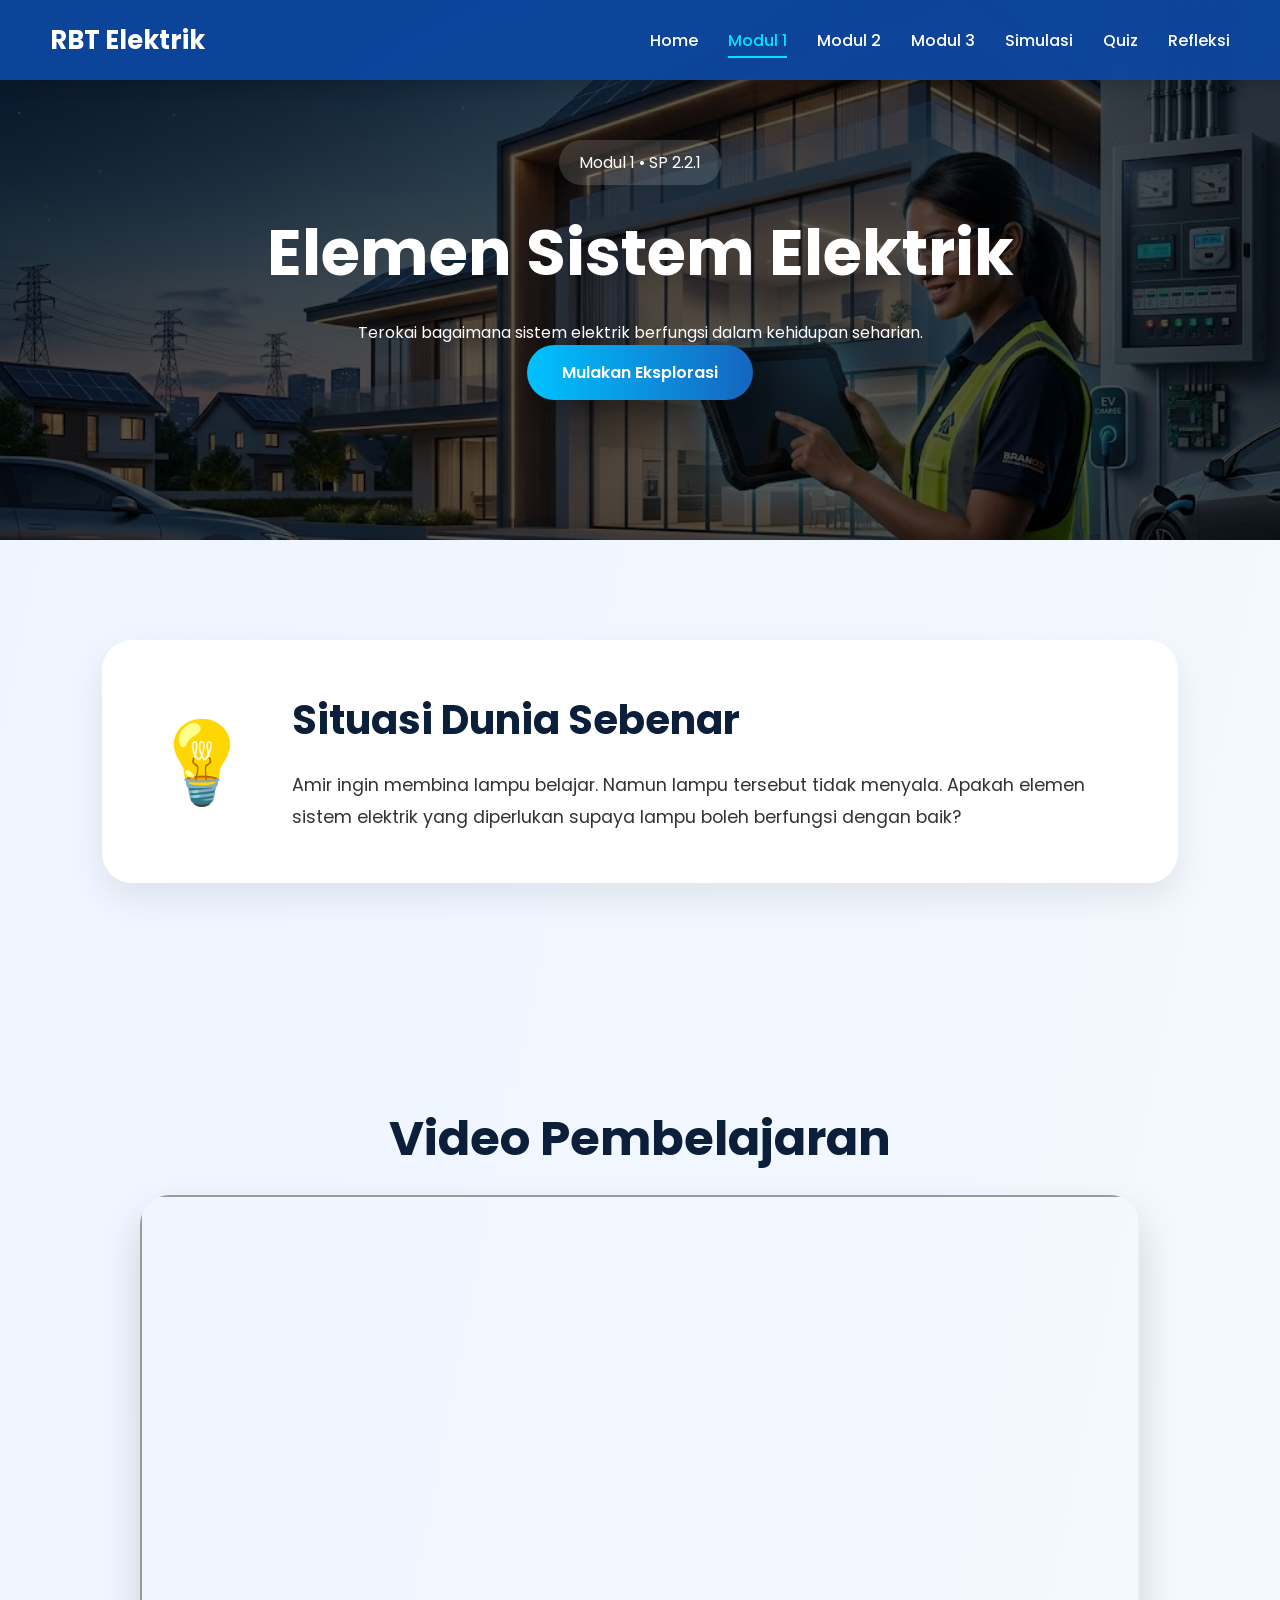
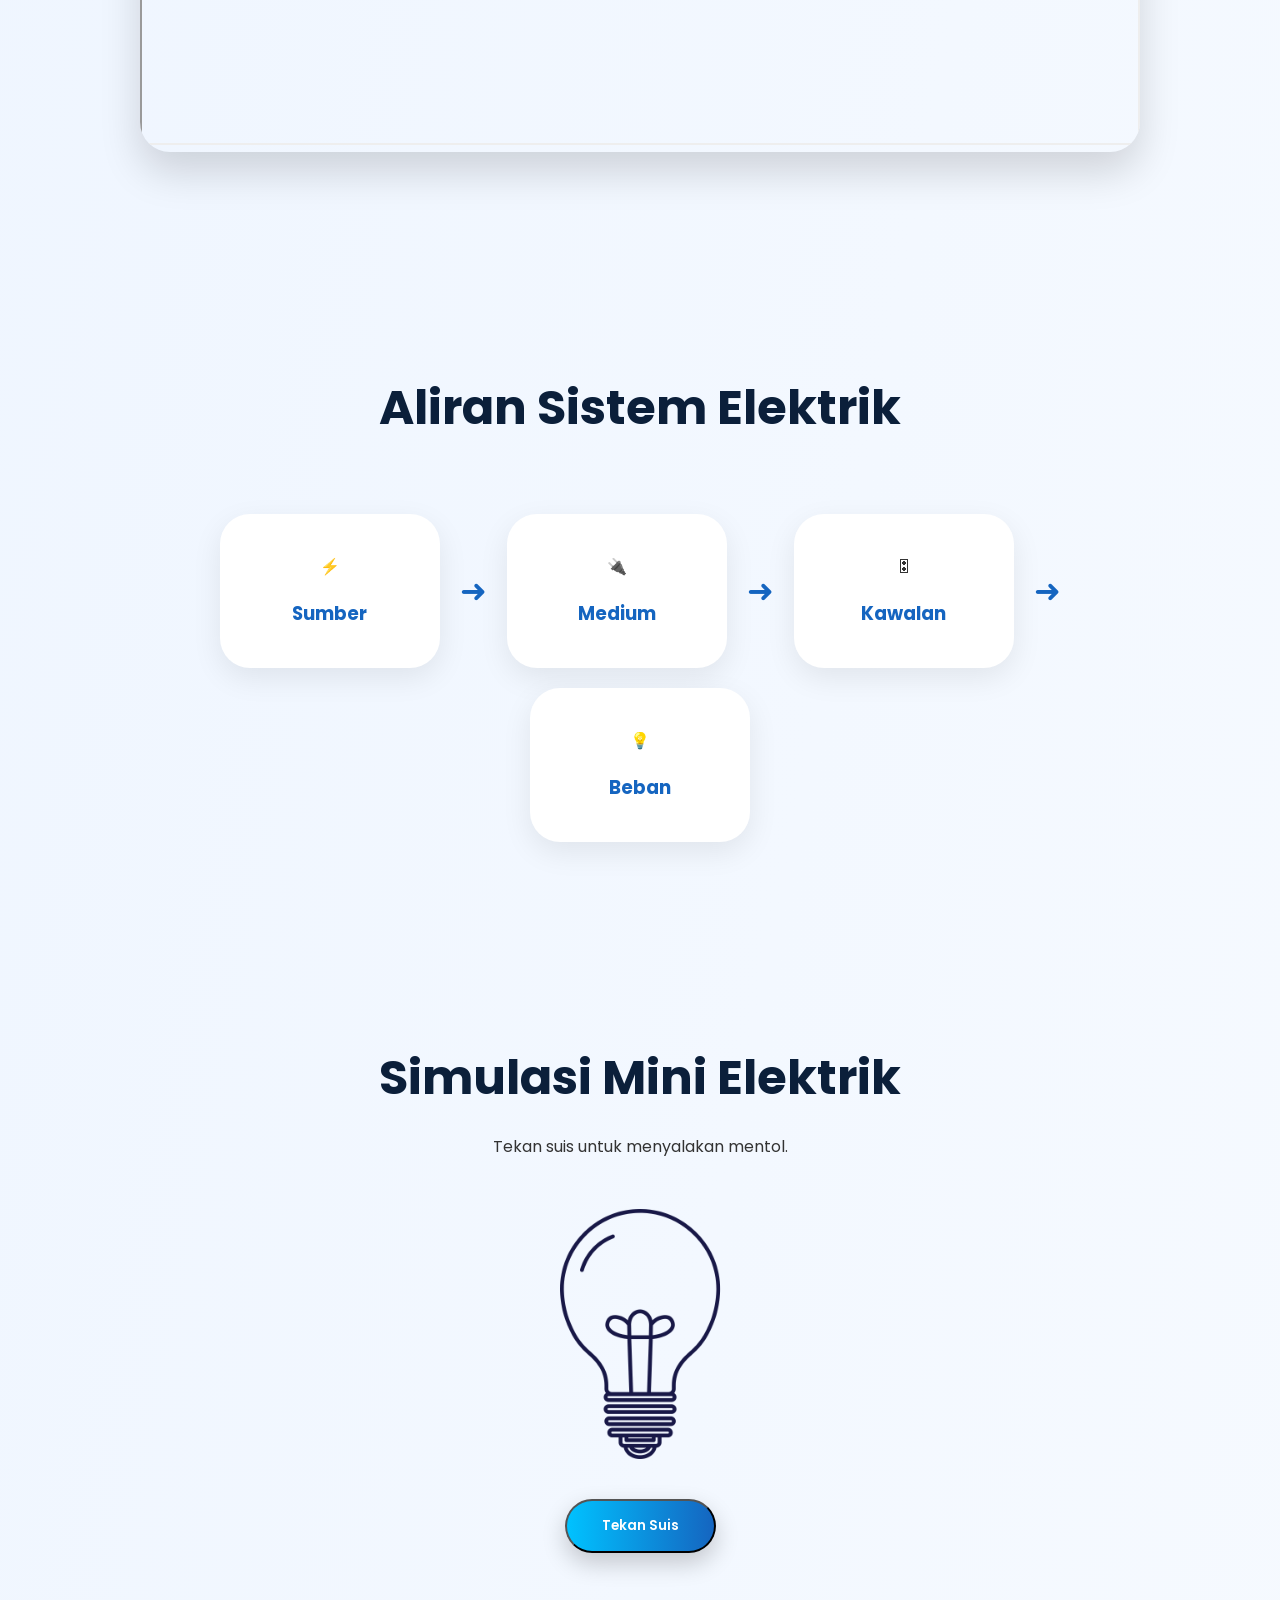
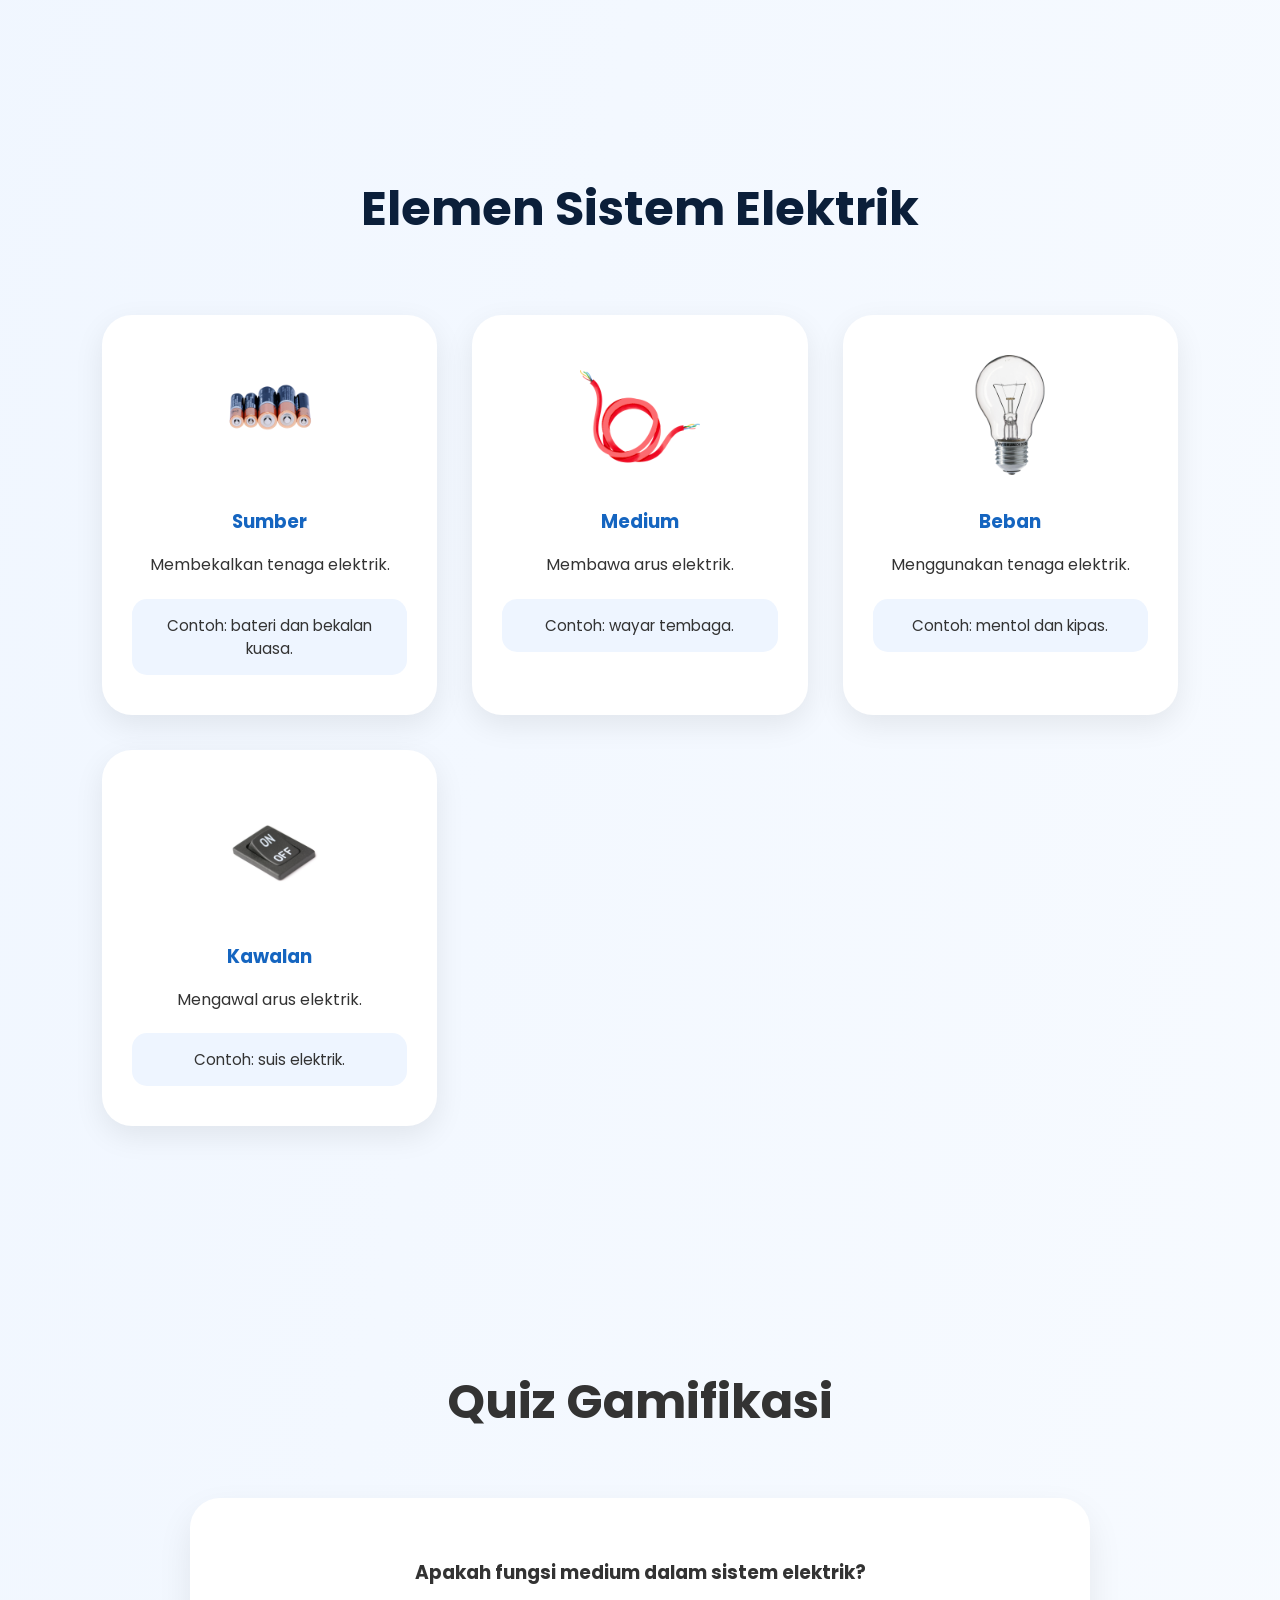
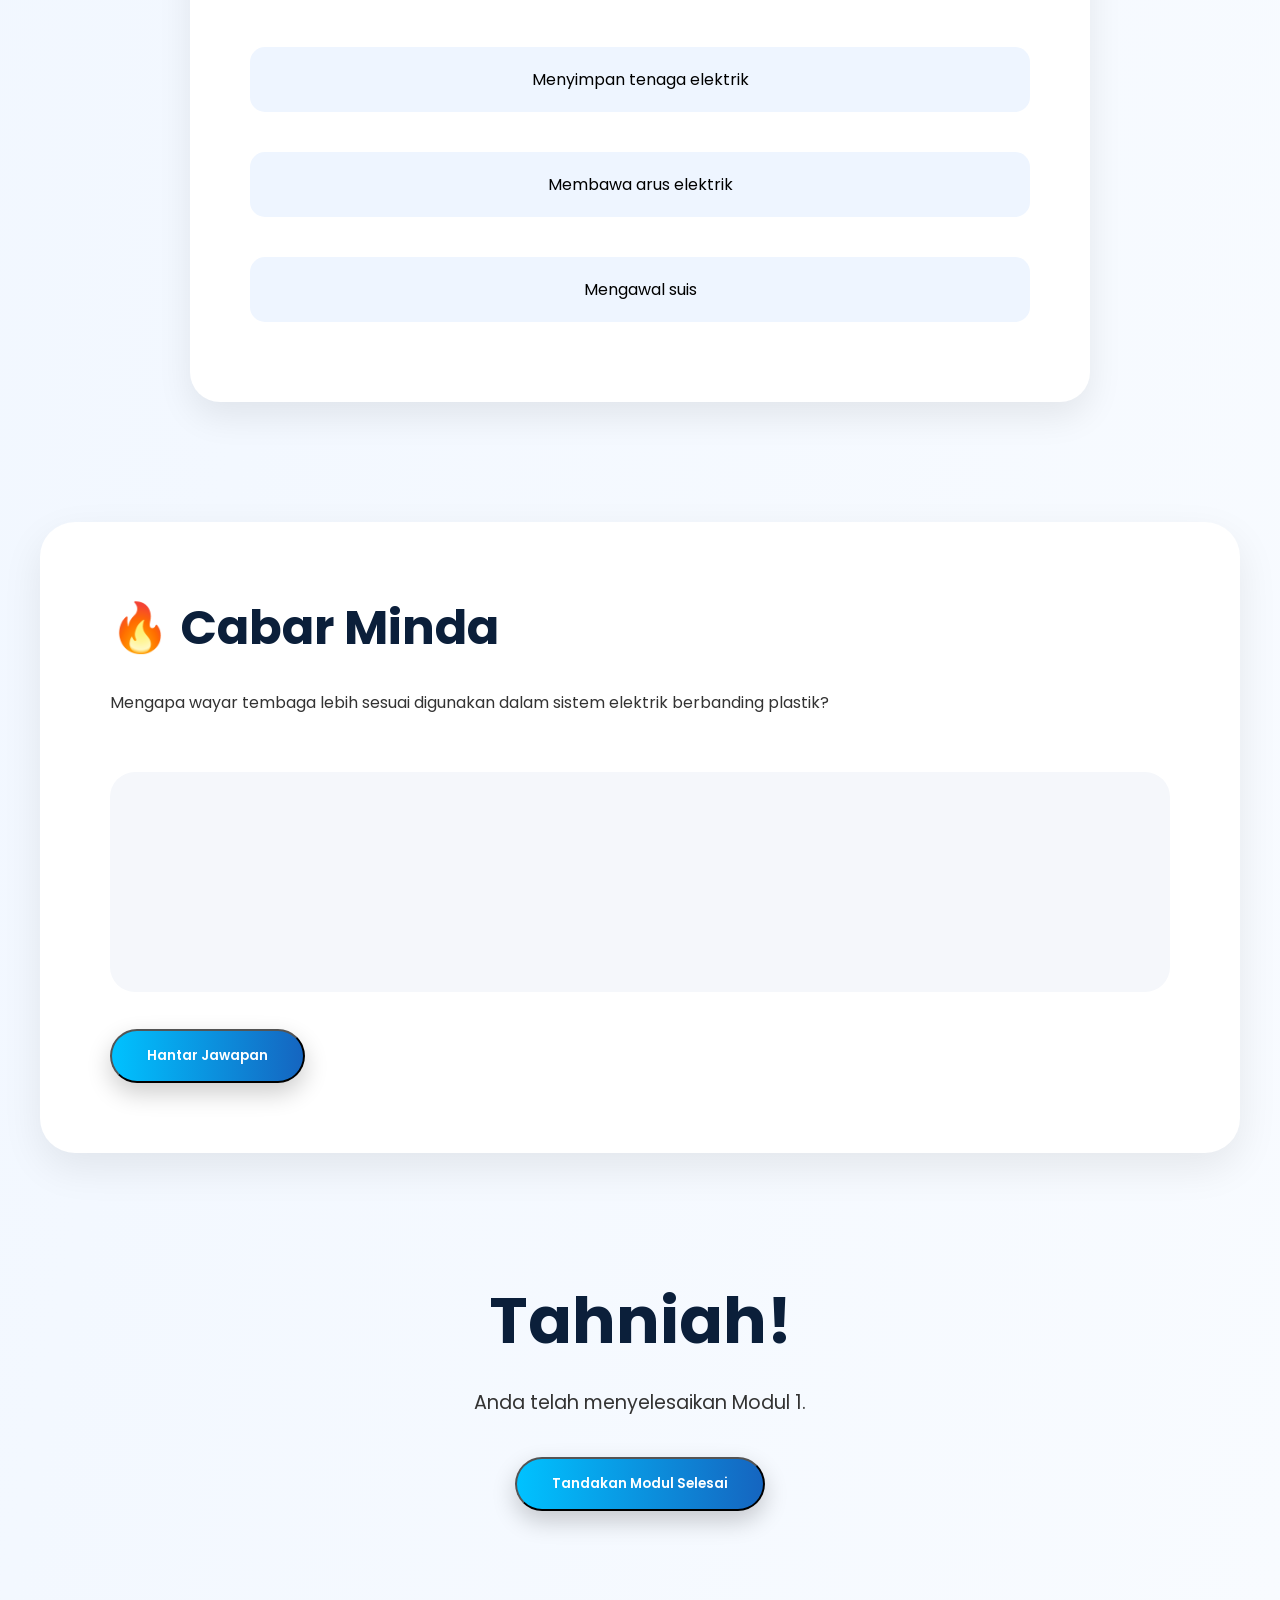
==== modul1.html @ 5b72b84b "First Upload Website" ====
<!DOCTYPE html>

<html lang="ms">

<head>

  <meta charset="UTF-8">

  <meta name="viewport"
    content="width=device-width, initial-scale=1.0">

  <title>
    Modul 1 - Elemen Sistem Elektrik
  </title>

  <link rel="stylesheet"
    href="css/style.css">

</head>

<body>

<!-- ===================== NAVBAR ===================== -->

<header id="navbar-container"></header>

<!-- ===================== HERO ===================== -->

<section class="module-hero">

  <div class="module-overlay"></div>

  <div class="module-content">

    <span class="module-tag">

      Modul 1 • SP 2.2.1

    </span>

    <h1>

      Elemen Sistem Elektrik

    </h1>

    <p>

      Terokai bagaimana sistem elektrik
      berfungsi dalam kehidupan seharian.

    </p>

    <a href="#story"
      class="btn">

      Mulakan Eksplorasi

    </a>

  </div>

</section>

<!-- ===================== STORY ===================== -->

<section class="story-section"
  id="story">

  <div class="story-card">

    <div class="story-icon">

      💡

    </div>

    <div class="story-text">

      <h2>

        Situasi Dunia Sebenar

      </h2>

      <p>

        Amir ingin membina lampu belajar.
        Namun lampu tersebut tidak menyala.

        Apakah elemen sistem elektrik
        yang diperlukan supaya lampu
        boleh berfungsi dengan baik?

      </p>

    </div>

  </div>

</section>

<!-- ===================== VIDEO ===================== -->

<section class="video-preview">

  <h2>

    Video Pembelajaran

  </h2>

  <div class="video-container">

    <iframe
      src="https://www.youtube.com/embed/YOUTUBE_ID"
      allowfullscreen>
    </iframe>

  </div>

</section>

<!-- ===================== INFOGRAPHIC ===================== -->

<section class="infographic-section">

  <h2>

    Aliran Sistem Elektrik

  </h2>

  <div class="timeline">

    <div class="timeline-box">

      ⚡

      <h3>Sumber</h3>

    </div>

    <div class="timeline-arrow">

      ➜

    </div>

    <div class="timeline-box">

      🔌

      <h3>Medium</h3>

    </div>

    <div class="timeline-arrow">

      ➜

    </div>

    <div class="timeline-box">

      🎛

      <h3>Kawalan</h3>

    </div>

    <div class="timeline-arrow">

      ➜

    </div>

    <div class="timeline-box">

      💡

      <h3>Beban</h3>

    </div>

  </div>

</section>

<!-- ===================== SIMULATION ===================== -->

<section class="simulation-section">

  <h2>

    Simulasi Mini Elektrik

  </h2>

  <p>

    Tekan suis untuk menyalakan mentol.

  </p>

  <div class="circuit-area">

    <img id="bulb"
      src="images/bulb-off.png"
      alt="Mentol">

    <button class="btn"
      onclick="toggleBulb()">

      Tekan Suis

    </button>

  </div>

</section>

<!-- ===================== ELEMENTS ===================== -->

<section class="elements-section">

  <h2>

    Elemen Sistem Elektrik

  </h2>

  <div class="cards">

    <!-- SOURCE -->

    <div class="smart-card">

      <img src="images/battery.png">

      <h3>Sumber</h3>

      <p>

        Membekalkan tenaga elektrik.

      </p>

      <div class="extra-info">

        Contoh:
        bateri dan bekalan kuasa.

      </div>

    </div>

    <!-- MEDIUM -->

    <div class="smart-card">

      <img src="images/wire.png">

      <h3>Medium</h3>

      <p>

        Membawa arus elektrik.

      </p>

      <div class="extra-info">

        Contoh:
        wayar tembaga.

      </div>

    </div>

    <!-- LOAD -->

    <div class="smart-card">

      <img src="images/bulb.png">

      <h3>Beban</h3>

      <p>

        Menggunakan tenaga elektrik.

      </p>

      <div class="extra-info">

        Contoh:
        mentol dan kipas.

      </div>

    </div>

    <!-- CONTROL -->

    <div class="smart-card">

      <img src="images/switch.png">

      <h3>Kawalan</h3>

      <p>

        Mengawal arus elektrik.

      </p>

      <div class="extra-info">

        Contoh:
        suis elektrik.

      </div>

    </div>

  </div>

</section>

<!-- ===================== QUIZ ===================== -->

<section class="quiz-section">

  <h2>

    Quiz Gamifikasi

  </h2>

  <div class="quiz-card">

    <h3>

      Apakah fungsi medium
      dalam sistem elektrik?

    </h3>

    <button class="quiz-btn"
      onclick="checkQuiz(this,false)">

      Menyimpan tenaga elektrik

    </button>

    <button class="quiz-btn"
      onclick="checkQuiz(this,true)">

      Membawa arus elektrik

    </button>

    <button class="quiz-btn"
      onclick="checkQuiz(this,false)">

      Mengawal suis

    </button>

  </div>

</section>

<!-- ===================== CHALLENGE ===================== -->

<section class="challenge-box">

  <h2>

    🔥 Cabar Minda

  </h2>

  <p>

    Mengapa wayar tembaga lebih sesuai
    digunakan dalam sistem elektrik
    berbanding plastik?

  </p>

  <textarea
    id="challengeAnswer"
    placeholder=
    "Taip jawapan anda di sini...">
  </textarea>

  <button class="btn"
    onclick="submitChallenge()">

    Hantar Jawapan

  </button>

  <div id="challengeFeedback"
    class="feedback-box">
  </div>

</section>
<!-- ===================== COMPLETE ===================== -->

<section class="module-complete">

  <h2>

    Tahniah!

  </h2>

  <p>

    Anda telah menyelesaikan Modul 1.

  </p>

  <button class="btn"
    onclick="completeModule(1)">

    Tandakan Modul Selesai

  </button>

</section>

<!-- ===================== SCRIPT ===================== -->

<script src="js/script.js"></script>

</body>

</html>
---- css/style.css ----
@import url('https://fonts.googleapis.com/css2?family=Poppins:wght@300;400;500;600;700;800&display=swap');

/* ===================== RESET ===================== */

*{
  margin:0;
  padding:0;
  box-sizing:border-box;
  font-family:'Poppins',sans-serif;
}

/* ===================== ROOT ===================== */

:root{

  --primary:#1565c0;
  --secondary:#42a5f5;
  --accent:#00e5ff;

  --dark:#0b1f3a;
  --light:#f4f7fb;

  --white:#ffffff;

  --shadow:
  0 10px 30px rgba(0,0,0,0.08);

}

/* ===================== GLOBAL ===================== */

html{
  scroll-behavior:smooth;
}

body{

  background:
  linear-gradient(to bottom right,#eef5ff,#f8fbff);

  color:#333;

  overflow-x:hidden;
}

/* ===================== NAVBAR ===================== */

.navbar{

  position:fixed;

  top:0;
  left:0;

  width:100%;

  height:80px;

  z-index:999;

  display:flex;
  justify-content:space-between;
  align-items:center;

  padding:0 50px;

  background:
  rgba(13,71,161,0.95);

  backdrop-filter:blur(12px);

  transition:0.4s ease;

  box-shadow:
  0 5px 15px rgba(0,0,0,0.15);
}

/* Shrink Navbar */

.navbar.scrolled{

  height:70px;

  background:
  rgba(11,31,58,0.98);
}

/* ===================== LOGO ===================== */

.logo{

  color:white;

  font-size:1.6rem;

  font-weight:700;
}

/* ===================== NAV LINKS ===================== */

.nav-links{

  display:flex;

  gap:30px;

  align-items:center;

  list-style:none;
}

.nav-links a{

  color:white;

  text-decoration:none;

  font-weight:500;

  position:relative;

  transition:0.3s ease;
}

/* Hover Line */

.nav-links a::after{

  content:'';

  position:absolute;

  left:0;
  bottom:-6px;

  width:0%;

  height:2px;

  background:white;

  transition:0.3s ease;
}

.nav-links a:hover::after{

  width:100%;
}

/* Active Link */

.nav-links a.active{

  color:var(--accent);
}

.nav-links a.active::after{

  width:100%;

  background:var(--accent);
}

/* ===================== HAMBURGER ===================== */

.hamburger{

  display:none;

  color:white;

  font-size:2rem;

  cursor:pointer;
}

/* ===================== HERO ===================== */

.hero{

  position:relative;

  height:100vh;

  overflow:hidden;

  display:flex;

  justify-content:center;
  align-items:center;

  text-align:center;

  color:white;
}

/* ===================== SLIDES ===================== */

.slide{

  position:absolute;

  top:0;
  left:0;

  width:100%;
  height:100%;

  background-size:cover;
  background-position:center;

  opacity:0;

  transition:opacity 1.5s ease;

  z-index:1;
}

.slide.active{

  opacity:1;
}

/* ===================== HERO CONTENT ===================== */

.hero-content{

  position:relative;

  z-index:2;

  max-width:900px;

  padding:20px;

  animation:fadeIn 1s ease;
}

.hero-tag{

  display:inline-block;

  background:
  rgba(255,255,255,0.15);

  backdrop-filter:blur(8px);

  padding:12px 22px;

  border-radius:50px;

  margin-bottom:25px;

  font-size:0.95rem;

  font-weight:500;
}

.hero-content h1{

  font-size:4.5rem;

  line-height:1.2;

  margin-bottom:25px;

  font-weight:800;
}

.hero-content p{

  font-size:1.2rem;

  line-height:1.9;

  margin-bottom:40px;
}

/* ===================== HERO BUTTON ===================== */

.hero-buttons{

  display:flex;

  justify-content:center;

  gap:20px;

  flex-wrap:wrap;
}

/* Main Button */

.btn{

  display:inline-block;

  background:
  linear-gradient(to right,#00c2ff,#1565c0);

  color:white;

  text-decoration:none;

  padding:15px 35px;

  border-radius:50px;

  font-weight:600;

  transition:0.3s ease;

  box-shadow:
  0 10px 25px rgba(0,0,0,0.2);
}

.btn:hover{

  transform:translateY(-4px);

  box-shadow:
  0 15px 35px rgba(0,0,0,0.25);
}

/* Outline Button */

.btn-outline{

  display:inline-block;

  border:2px solid white;

  color:white;

  text-decoration:none;

  padding:15px 35px;

  border-radius:50px;

  font-weight:600;

  transition:0.3s ease;
}

.btn-outline:hover{

  background:white;

  color:#1565c0;
}

/* ===================== SLIDER BUTTON ===================== */

.slider-btn{

  position:absolute;

  top:50%;

  transform:translateY(-50%);

  z-index:3;

  width:60px;
  height:60px;

  border:none;

  border-radius:50%;

  background:
  rgba(255,255,255,0.15);

  backdrop-filter:blur(5px);

  color:white;

  font-size:2rem;

  cursor:pointer;

  transition:0.3s ease;
}

.slider-btn:hover{

  background:
  rgba(255,255,255,0.3);
}

.prev{
  left:30px;
}

.next{
  right:30px;
}

/* ===================== DOTS ===================== */

.dots{

  position:absolute;

  bottom:40px;

  width:100%;

  display:flex;

  justify-content:center;

  gap:12px;

  z-index:3;
}

.dot{

  width:14px;
  height:14px;

  border-radius:50%;

  background:
  rgba(255,255,255,0.5);

  cursor:pointer;

  transition:0.3s ease;
}

.active-dot{

  background:var(--accent);
}

/* ===================== SCROLL ===================== */

.scroll-indicator{

  position:absolute;

  bottom:20px;

  left:50%;

  transform:translateX(-50%);

  z-index:3;

  animation:bounce 2s infinite;

  font-size:1rem;
}

@keyframes bounce{

  0%,20%,50%,80%,100%{
    transform:translate(-50%,0);
  }

  40%{
    transform:translate(-50%,-10px);
  }

  60%{
    transform:translate(-50%,-5px);
  }
}

/* ===================== INTRO SECTION ===================== */

.intro-section{

  display:flex;

  align-items:center;

  justify-content:space-between;

  gap:60px;

  padding:120px 8%;

  flex-wrap:wrap;
}

.intro-text{

  flex:1;
}

.section-tag{

  display:inline-block;

  background:#dbeafe;

  color:#1565c0;

  padding:10px 22px;

  border-radius:50px;

  margin-bottom:25px;

  font-weight:600;
}

.intro-text h2{

  font-size:3.3rem;

  margin-bottom:25px;

  color:#0b1f3a;
}

.intro-text p{

  font-size:1.1rem;

  line-height:1.9;

  margin-bottom:35px;
}

.intro-image{

  flex:1;
}

.intro-image img{

  width:100%;

  border-radius:30px;

  box-shadow:
  0 20px 40px rgba(0,0,0,0.15);
}

/* ===================== LEARNING ===================== */

.learning-outcome{

  padding:120px 8%;

  background:white;
}

.learning-outcome h2{

  text-align:center;

  font-size:3rem;

  color:#0b1f3a;

  margin-bottom:70px;
}

/* ===================== CARDS ===================== */

.cards{

  display:grid;

  grid-template-columns:
  repeat(auto-fit,minmax(280px,1fr));

  gap:35px;
}

.card{

  background:#f8fbff;

  padding:45px 35px;

  border-radius:30px;

  transition:0.4s ease;

  box-shadow:
  0 10px 25px rgba(0,0,0,0.08);
}

.card:hover{

  transform:translateY(-10px);

  box-shadow:
  0 20px 40px rgba(0,0,0,0.12);
}

.card-icon{

  font-size:3rem;

  margin-bottom:25px;
}

.card h3{

  margin-bottom:18px;

  color:#1565c0;

  font-size:1.5rem;
}

.card p{

  line-height:1.8;
}

/* ===================== FEATURES ===================== */

.features{

  padding:120px 8%;

  text-align:center;
}

.features h2{

  font-size:3rem;

  margin-bottom:70px;

  color:#0b1f3a;
}

.feature-grid{

  display:grid;

  grid-template-columns:
  repeat(auto-fit,minmax(280px,1fr));

  gap:35px;
}

.feature-card{

  background:white;

  padding:50px 35px;

  border-radius:30px;

  transition:0.4s;

  box-shadow:
  0 10px 25px rgba(0,0,0,0.08);
}

.feature-card:hover{

  transform:translateY(-12px);

  box-shadow:
  0 20px 40px rgba(0,0,0,0.15);
}

.feature-icon{

  font-size:4rem;

  margin-bottom:25px;
}

.feature-card h3{

  margin-bottom:20px;

  color:#1565c0;
}

/* ===================== STATS ===================== */

.stats-section{

  display:flex;

  justify-content:center;

  gap:50px;

  flex-wrap:wrap;

  padding:100px 8%;

  background:
  linear-gradient(135deg,#0b1f3a,#1565c0);

  color:white;
}

.stat-box{

  text-align:center;
}

.stat-box h2{

  font-size:4rem;

  margin-bottom:15px;
}

/* ===================== VIDEO ===================== */

.video-preview{

  padding:120px 8%;

  text-align:center;
}

.video-preview h2{

  font-size:3rem;

  margin-bottom:20px;

  color:#0b1f3a;
}

.video-subtitle{

  margin-bottom:50px;

  font-size:1.1rem;
}

.video-container{

  max-width:1000px;

  margin:auto;

  border-radius:30px;

  overflow:hidden;

  box-shadow:
  0 20px 40px rgba(0,0,0,0.15);
}

.video-container iframe{

  width:100%;

  min-height:550px;
}

/* ===================== PROGRESS ===================== */

.progress-section{

  padding:120px 8%;
}

.progress-card{

  background:white;

  padding:60px;

  border-radius:30px;

  box-shadow:
  0 15px 35px rgba(0,0,0,0.08);

  max-width:1200px;

  margin:auto;

  text-align:center;
}

.progress-card h2{

  font-size:3rem;

  margin-bottom:40px;

  color:#0b1f3a;
}

.progress-bar{

  width:100%;

  height:28px;

  background:#dfe7f5;

  border-radius:50px;

  overflow:hidden;
}

.progress-fill{

  width:0%;

  height:100%;

  border-radius:50px;

  background:
  linear-gradient(to right,#00c853,#64dd17);

  transition:0.5s ease;
}

#progressText{

  margin-top:20px;

  font-size:1.1rem;

  font-weight:600;
}

/* ===================== CTA ===================== */

.cta-section{

  padding:120px 8%;

  text-align:center;

  background:
  linear-gradient(135deg,#1565c0,#42a5f5);

  color:white;
}

.cta-section h2{

  font-size:3.5rem;

  margin-bottom:25px;
}

.cta-section p{

  margin-bottom:40px;

  font-size:1.2rem;
}

/* ===================== FOOTER ===================== */

footer{

  background:#0b1f3a;

  color:white;

  text-align:center;

  padding:30px;
}

/* ===================== ANIMATION ===================== */

@keyframes fadeIn{

  from{

    opacity:0;

    transform:translateY(30px);
  }

  to{

    opacity:1;

    transform:translateY(0);
  }
}

/* ===================== MODULE HERO ===================== */

.module-hero{

  height:60vh;

  display:flex;

  justify-content:center;
  align-items:center;

  text-align:center;

  color:white;

  background:
  linear-gradient(rgba(0,0,0,0.65),
  rgba(0,0,0,0.65)),
  url('../images/slide1.jpg');

  background-size:cover;
  background-position:center;
}

.module-hero-content{

  max-width:800px;

  padding:20px;
}

.module-tag{

  display:inline-block;

  padding:10px 20px;

  background:
  rgba(255,255,255,0.15);

  border-radius:50px;

  margin-bottom:20px;
}

.module-hero h1{

  font-size:4rem;

  margin-bottom:20px;
}

/* ===================== ELEMENTS ===================== */

.elements-section{

  padding:120px 8%;

  text-align:center;
}

.elements-section h2{

  font-size:3rem;

  margin-bottom:70px;

  color:#0b1f3a;
}

/* ===================== FLIP CARD ===================== */

.flip-card{

  background:transparent;

  width:100%;

  height:260px;

  perspective:1000px;
}

.flip-card-inner{

  position:relative;

  width:100%;
  height:100%;

  transition:transform 0.8s;

  transform-style:preserve-3d;
}

.flip-card:hover .flip-card-inner{

  transform:rotateY(180deg);
}

.flip-card-front,
.flip-card-back{

  position:absolute;

  width:100%;
  height:100%;

  backface-visibility:hidden;

  border-radius:30px;

  display:flex;

  flex-direction:column;

  justify-content:center;
  align-items:center;

  padding:30px;

  box-shadow:
  0 15px 35px rgba(0,0,0,0.08);
}

.flip-card-front{

  background:white;

  font-size:2rem;
}

.flip-card-front h3{

  margin-top:20px;

  color:#1565c0;
}

.flip-card-back{

  background:
  linear-gradient(135deg,#1565c0,#42a5f5);

  color:white;

  transform:rotateY(180deg);

  line-height:1.8;
}

/* ===================== FUN FACT ===================== */

.fun-fact{

  padding:100px 8%;
}

.fact-box{

  background:
  linear-gradient(135deg,#0b1f3a,#1565c0);

  color:white;

  padding:60px;

  border-radius:30px;

  text-align:center;
}

.fact-box h2{

  margin-bottom:25px;

  font-size:2.5rem;
}

/* ===================== QUIZ ===================== */

.quiz-section{

  padding:120px 8%;

  text-align:center;
}

.quiz-section h2{

  font-size:3rem;

  margin-bottom:60px;
}

.quiz-card{

  background:white;

  max-width:800px;

  margin:auto;

  padding:50px;

  border-radius:30px;

  box-shadow:
  0 15px 35px rgba(0,0,0,0.08);
}

.quiz-card h3{

  margin-bottom:40px;
}

.quiz-btn{

  width:100%;

  margin-bottom:20px;

  padding:18px;

  border:none;

  border-radius:15px;

  background:#eef5ff;

  cursor:pointer;

  transition:0.3s;
}

.quiz-btn:hover{

  background:#dbeafe;
}

/* ===================== COMPLETE ===================== */

.module-complete{

  padding:120px 8%;

  text-align:center;
}

.module-complete h2{

  font-size:3rem;

  margin-bottom:20px;
}

/* ===================== MOBILE ===================== */

@media (max-width:768px){

  /* Navbar */

  .navbar{

    padding:0 20px;
  }

  .hamburger{

    display:block;
  }

  .nav-links{

    position:fixed;

    top:80px;
    right:-100%;

    width:250px;

    background:
    rgba(13,71,161,0.97);

    backdrop-filter:blur(12px);

    flex-direction:column;

    align-items:flex-start;

    padding:30px;

    border-radius:20px;

    transition:0.4s ease;
  }

  .nav-links.active{

    right:20px;
  }

  /* Hero */

  .hero-content h1{

    font-size:2.5rem;
  }

  .hero-content p{

    font-size:1rem;
  }

  .hero-buttons{

    flex-direction:column;
  }

  .slider-btn{

    width:45px;
    height:45px;

    font-size:1.5rem;
  }

  .prev{
    left:10px;
  }

  .next{
    right:10px;
  }

  /* Intro */

  .intro-section{

    flex-direction:column;
  }

  .intro-text h2{

    font-size:2.3rem;
  }

  /* Section Titles */

  .learning-outcome h2,
  .features h2,
  .video-preview h2,
  .progress-card h2,
  .cta-section h2{

    font-size:2.3rem;
  }

  /* Stats */

  .stats-section{

    flex-direction:column;
  }

  .stat-box h2{

    font-size:3rem;
  }

  /* Video */

  .video-container iframe{

    min-height:250px;
  }

  /* Progress */

  .progress-card{

    padding:40px 25px;
  }

}

/* ================================================= */
/* MODULE PAGE FIX */
/* ================================================= */

/* SECTION SPACING */

section{

  padding:100px 8%;

}

/* ================================================= */
/* STORY SECTION */
/* ================================================= */

.story-section{

  display:flex;

  justify-content:center;
  align-items:center;
}

.story-card{

  max-width:1200px;

  width:100%;

  background:white;

  padding:50px;

  border-radius:30px;

  display:flex;

  gap:40px;

  align-items:center;

  box-shadow:
  0 15px 35px rgba(0,0,0,0.08);
}

.story-icon{

  font-size:5rem;
}

.story-text h2{

  font-size:2.5rem;

  margin-bottom:20px;

  color:#0b1f3a;
}

.story-text p{

  line-height:1.8;

  font-size:1.1rem;
}

/* ================================================= */
/* INFOGRAPHIC */
/* ================================================= */

.infographic-section{

  text-align:center;
}

.infographic-section h2{

  font-size:3rem;

  margin-bottom:70px;

  color:#0b1f3a;
}

.timeline{

  display:flex;

  justify-content:center;
  align-items:center;

  flex-wrap:wrap;

  gap:20px;
}

.timeline-box{

  width:220px;

  background:white;

  padding:40px 20px;

  border-radius:30px;

  box-shadow:
  0 10px 30px rgba(0,0,0,0.08);

  transition:0.3s;
}

.timeline-box:hover{

  transform:
  translateY(-10px);

  box-shadow:
  0 20px 40px rgba(0,0,0,0.12);
}

.timeline-box h3{

  margin-top:20px;

  color:#1565c0;
}

.timeline-arrow{

  font-size:2rem;

  color:#1565c0;
}

/* ================================================= */
/* SIMULATION */
/* ================================================= */

.simulation-section{

  text-align:center;
}

.simulation-section h2{

  font-size:3rem;

  margin-bottom:20px;

  color:#0b1f3a;
}

.circuit-area{

  margin-top:50px;

  display:flex;

  flex-direction:column;

  align-items:center;

  gap:40px;
}

/* FIX BULB IMAGE */

#bulb{

  width:250px;

  max-width:90%;

  transition:0.3s;
}

/* ================================================= */
/* SMART CARDS */
/* ================================================= */

.smart-card{

  background:white;

  border-radius:30px;

  padding:40px 30px;

  text-align:center;

  box-shadow:
  0 10px 30px rgba(0,0,0,0.08);

  transition:0.4s;

  overflow:hidden;
}

.smart-card:hover{

  transform:
  translateY(-10px);

  box-shadow:
  0 20px 40px rgba(0,0,0,0.12);
}

.smart-card img{

  width:120px;

  height:120px;

  object-fit:contain;

  margin-bottom:25px;
}

.smart-card h3{

  color:#1565c0;

  margin-bottom:15px;
}

.smart-card p{

  margin-bottom:20px;

  line-height:1.7;
}

.extra-info{

  background:#eef5ff;

  padding:15px;

  border-radius:15px;

  font-size:0.95rem;
}

/* ================================================= */
/* EXPLORE SECTION */
/* ================================================= */

.explore-section{

  text-align:center;
}

.explore-section h2{

  font-size:3rem;

  margin-bottom:20px;
}

.explore-grid{

  margin-top:50px;

  display:grid;

  grid-template-columns:
  repeat(auto-fit,minmax(220px,1fr));

  gap:25px;
}

.explore-grid button{

  padding:25px;

  border:none;

  border-radius:20px;

  background:white;

  cursor:pointer;

  font-size:1rem;

  font-weight:600;

  transition:0.3s;

  box-shadow:
  0 10px 25px rgba(0,0,0,0.08);
}

.explore-grid button:hover{

  transform:translateY(-5px);
}

/* ================================================= */
/* QUIZ */
/* ================================================= */

.quiz-section{

  text-align:center;
}

.quiz-card{

  background:white;

  max-width:900px;

  margin:auto;

  padding:60px;

  border-radius:30px;

  box-shadow:
  0 15px 35px rgba(0,0,0,0.08);
}

.quiz-btn{

  width:100%;

  padding:20px;

  border:none;

  border-radius:15px;

  margin-top:20px;

  background:#eef5ff;

  cursor:pointer;

  font-size:1rem;

  transition:0.3s;
}

.quiz-btn:hover{

  background:#dbeafe;
}

/* ================================================= */
/* CHALLENGE */
/* ================================================= */

.challenge-box{

  max-width:1200px;

  margin:auto;

  background:white;

  padding:60px;

  border-radius:30px;

  box-shadow:
  0 15px 35px rgba(0,0,0,0.08);
}

.challenge-box h2{

  font-size:3rem;

  margin-bottom:25px;

  color:#0b1f3a;
}

.challenge-box p{

  margin-bottom:25px;

  line-height:1.8;
}
/* COMPLETE */
/* ================================================= */

.module-complete{

  text-align:center;
}

.module-complete h2{

  font-size:4rem;

  margin-bottom:20px;

  color:#0b1f3a;
}

.module-complete p{

  margin-bottom:40px;

  font-size:1.2rem;
}

/* ================================================= */
/* MOBILE */
/* ================================================= */

@media(max-width:768px){

  .story-card{

    flex-direction:column;

    text-align:center;
  }

  .timeline{

    flex-direction:column;
  }

  .timeline-arrow{

    transform:rotate(90deg);
  }

  .module-hero h1{

    font-size:2.5rem;
  }

  .story-text h2,
  .challenge-box h2,
  .module-complete h2{

    font-size:2.3rem;
  }

}

.quiz-btn{
  transition:0.3s;
}

/* ================================================= */
/* CHALLENGE UPGRADE */
/* ================================================= */

.challenge-box{

  max-width:1200px;

  margin:auto;

  background:white;

  padding:70px;

  border-radius:35px;

  box-shadow:
  0 15px 40px rgba(0,0,0,0.08);
}

.challenge-box textarea{

  width:100%;

  min-height:220px;

  margin-top:30px;

  padding:25px;

  border:none;

  border-radius:25px;

  background:#f5f7fb;

  font-size:1rem;

  resize:none;

  outline:none;

  transition:0.3s;
}

.challenge-box textarea:focus{

  background:white;

  box-shadow:
  0 0 0 4px rgba(21,101,192,0.15);
}

.challenge-box .btn{

  margin-top:30px;
}

.feedback-box{

  margin-top:30px;

  padding:25px;

  border-radius:20px;

  font-size:1rem;

  line-height:1.8;

  display:none;
}

.feedback-success{

  background:#e8f5e9;

  color:#2e7d32;
}

.feedback-error{

  background:#ffebee;

  color:#c62828;
}

/* MOBILE */

@media(max-width:768px){

  .challenge-box{

    padding:40px 25px;
  }

}
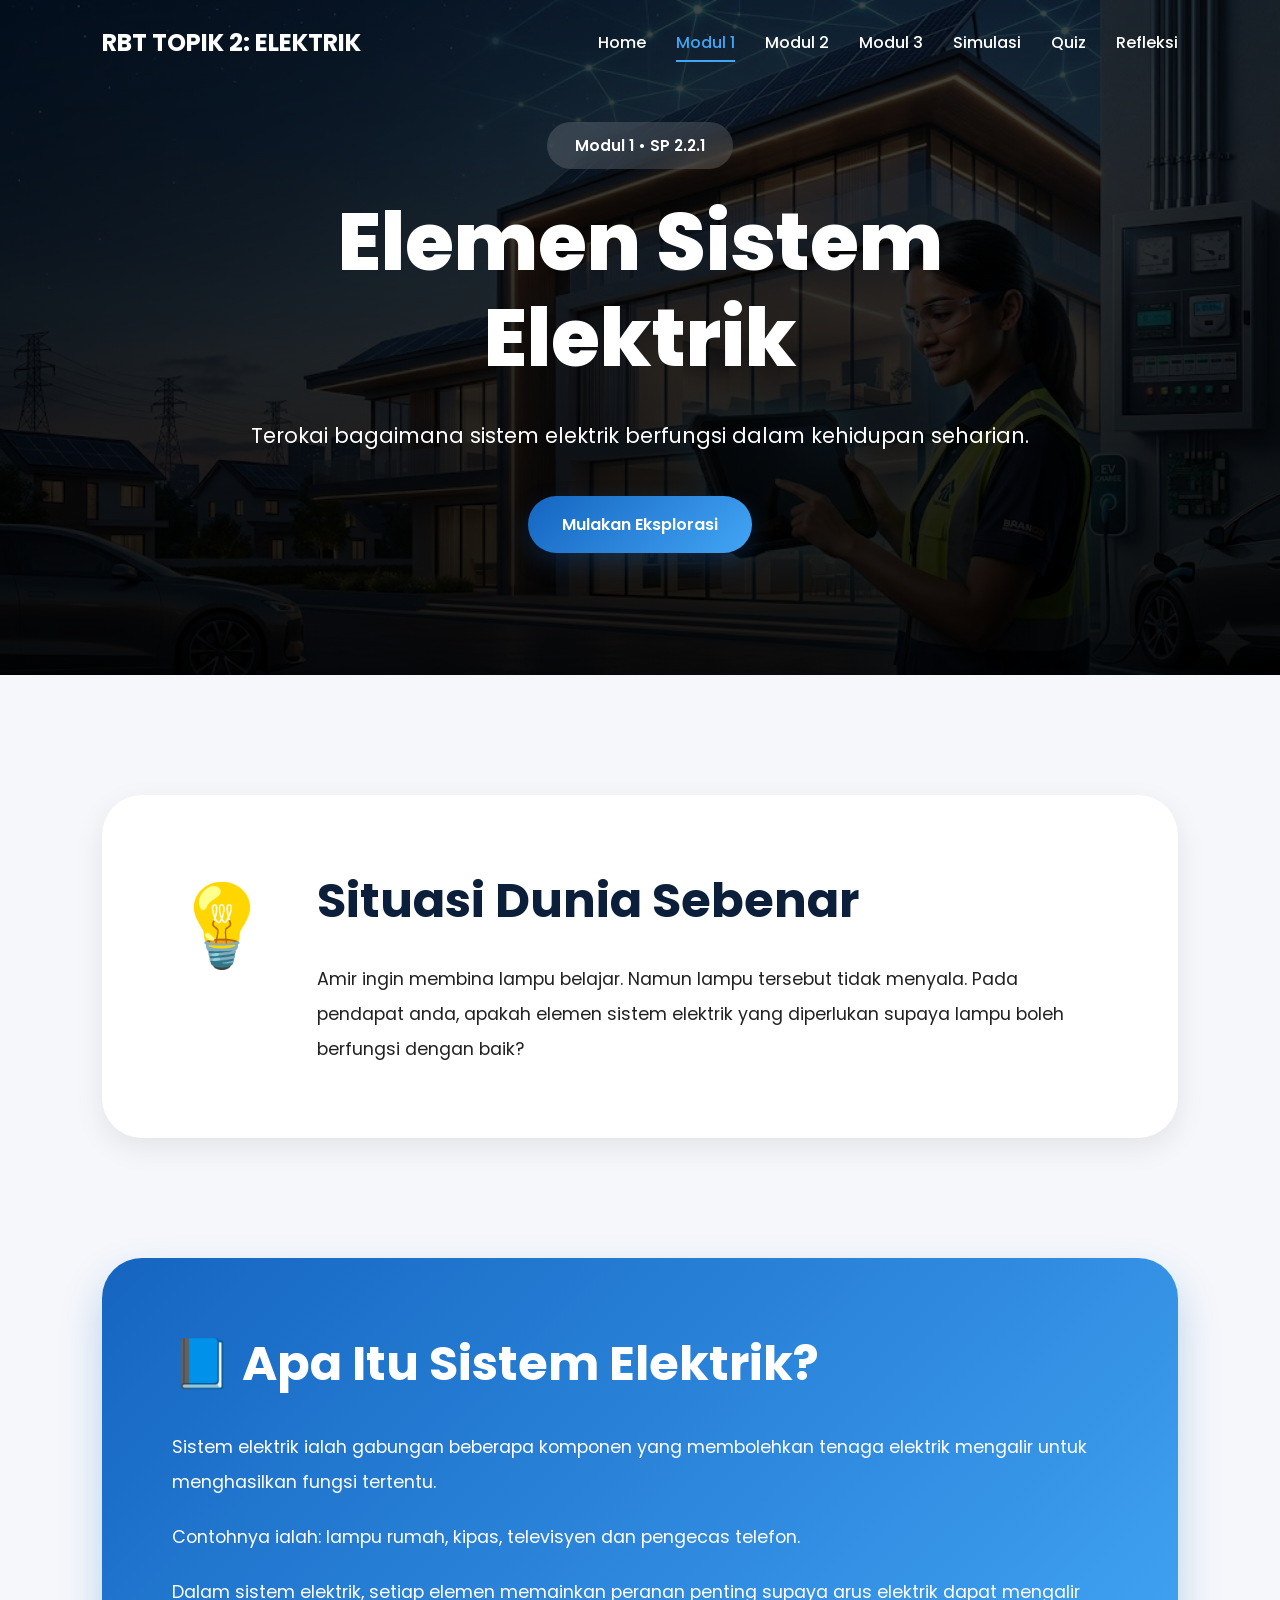
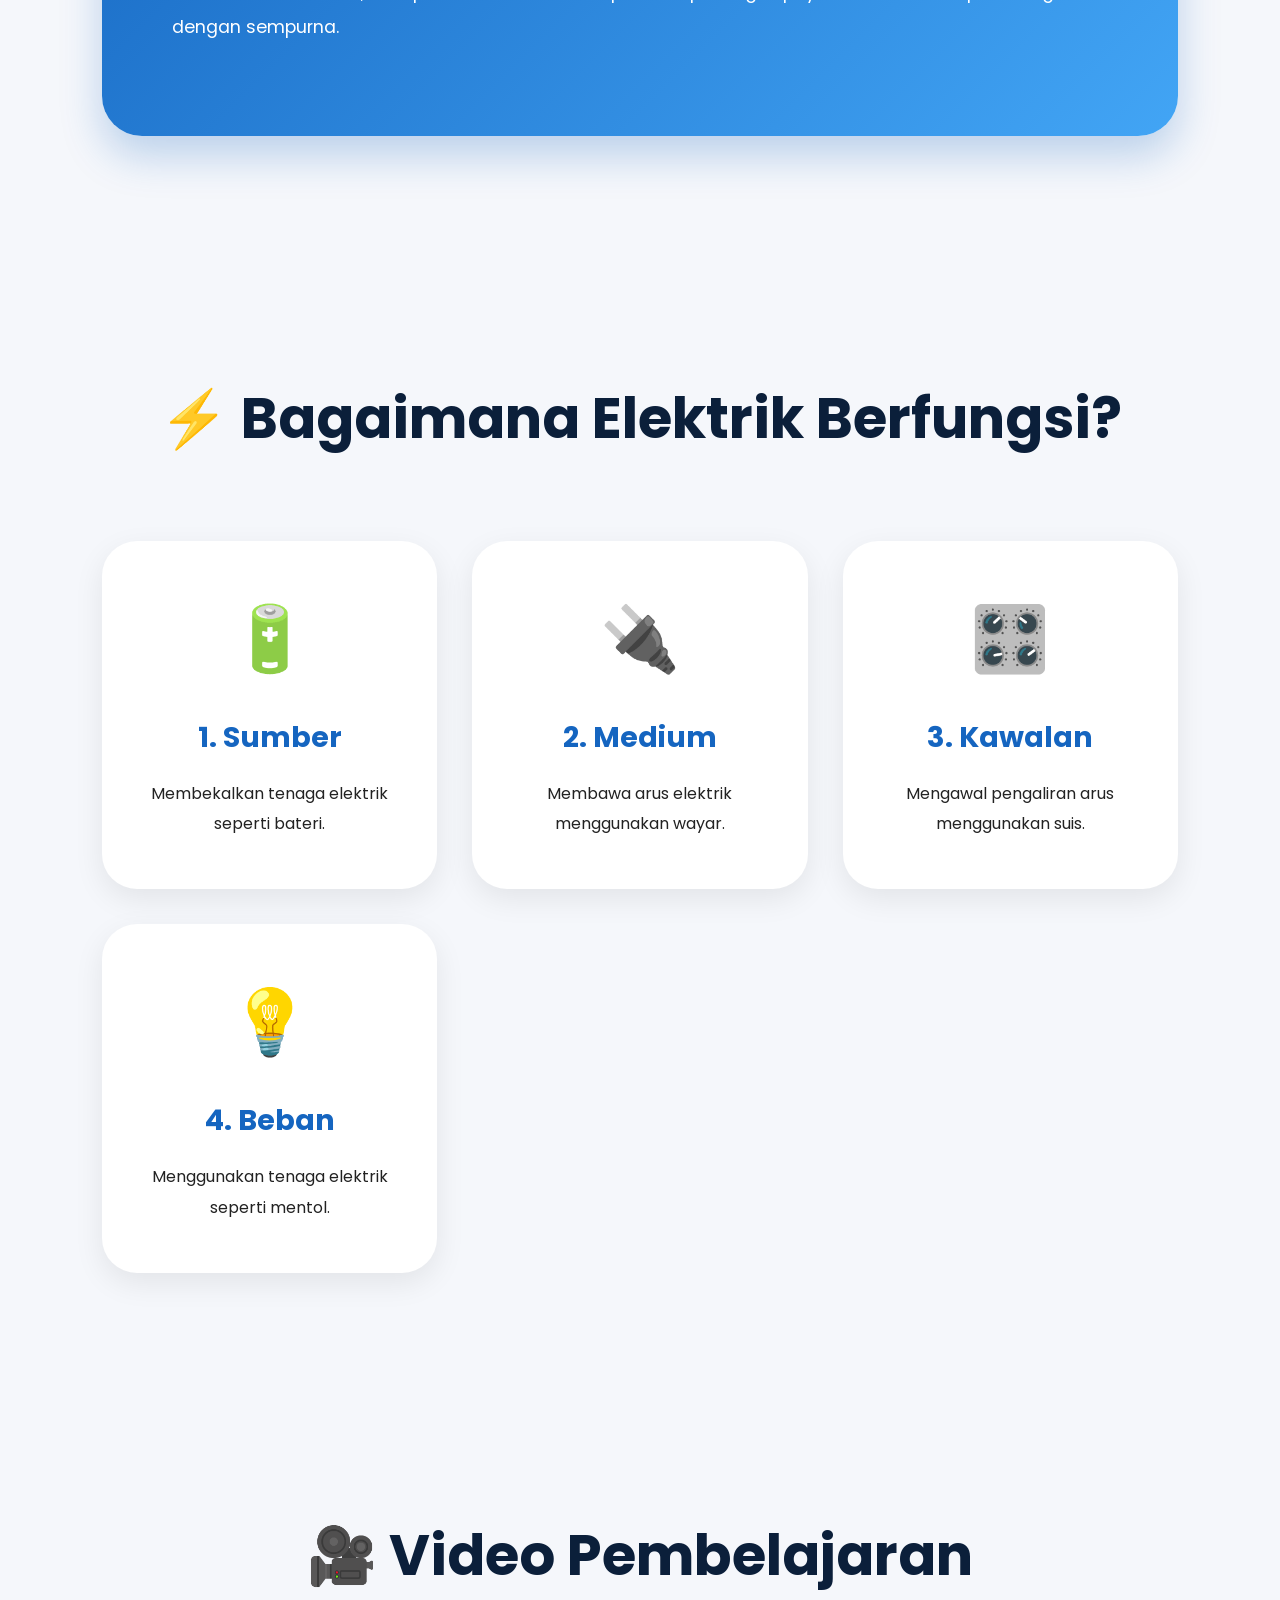
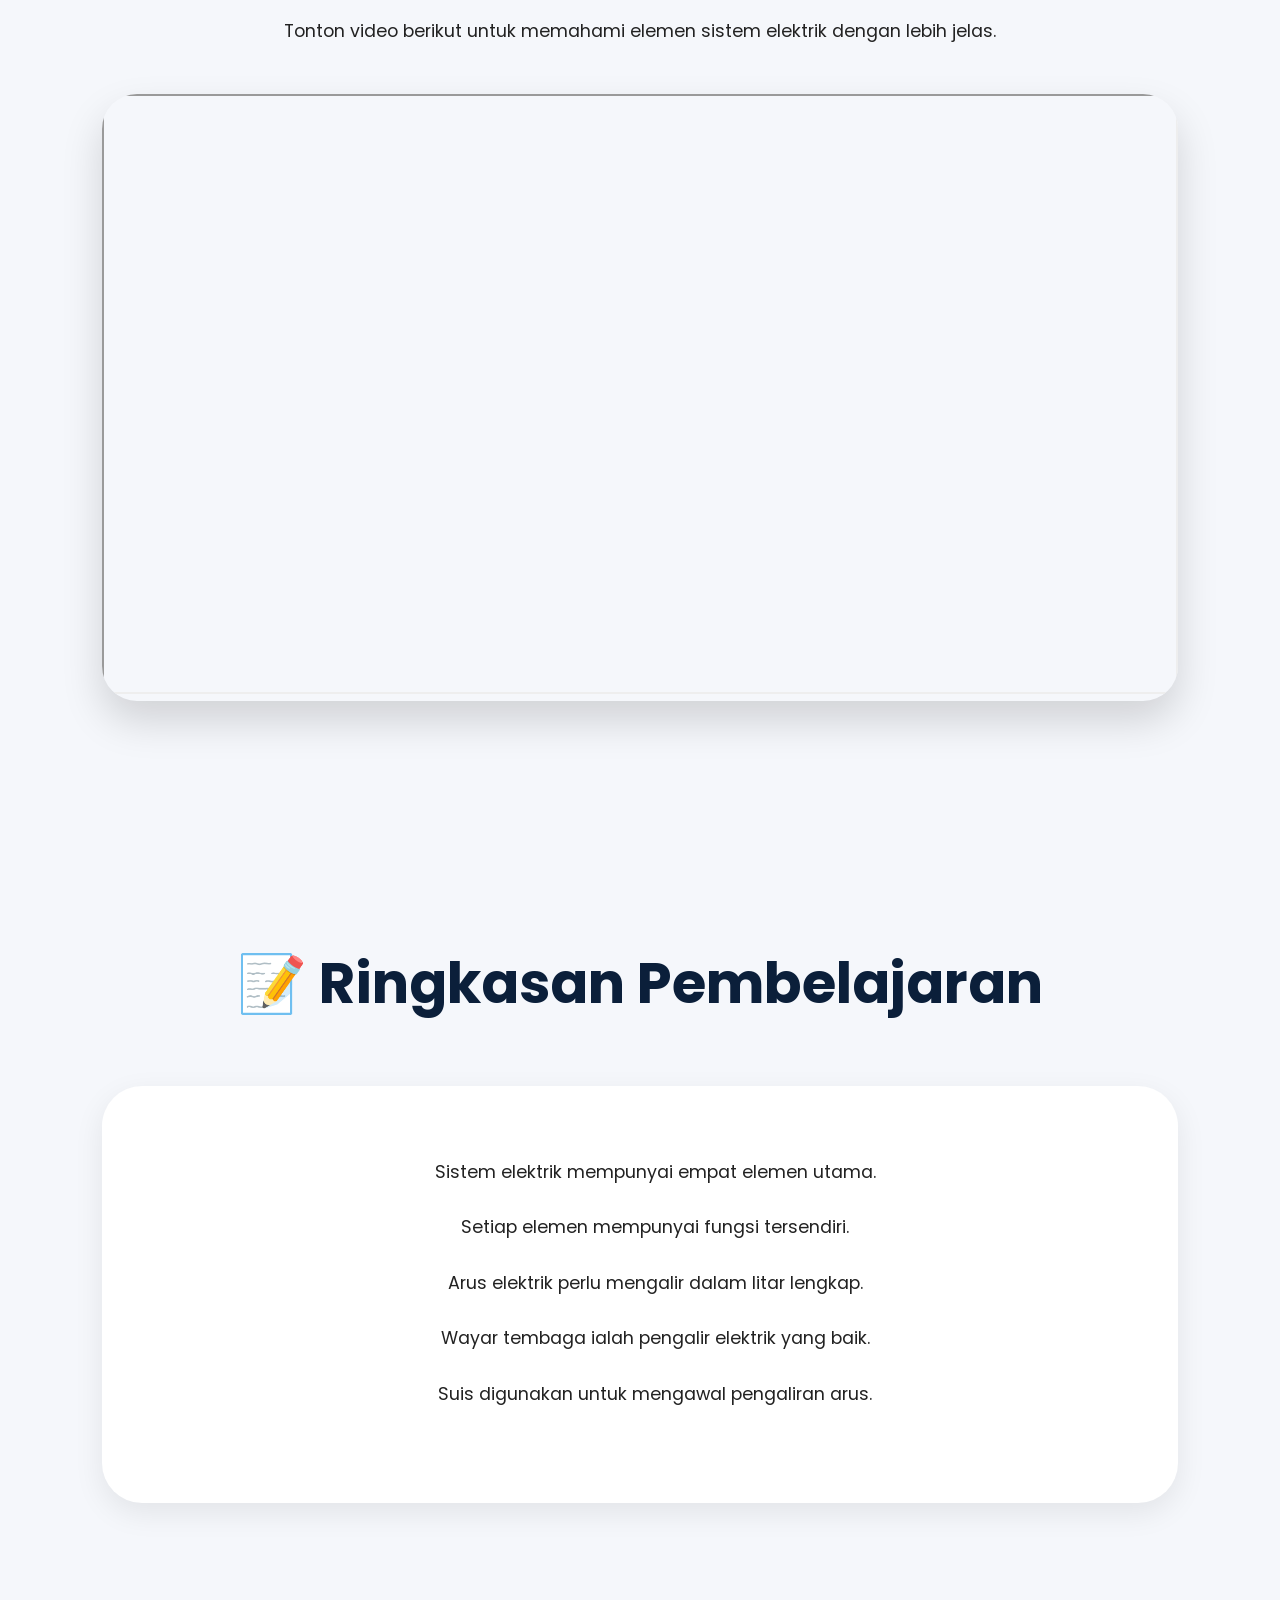
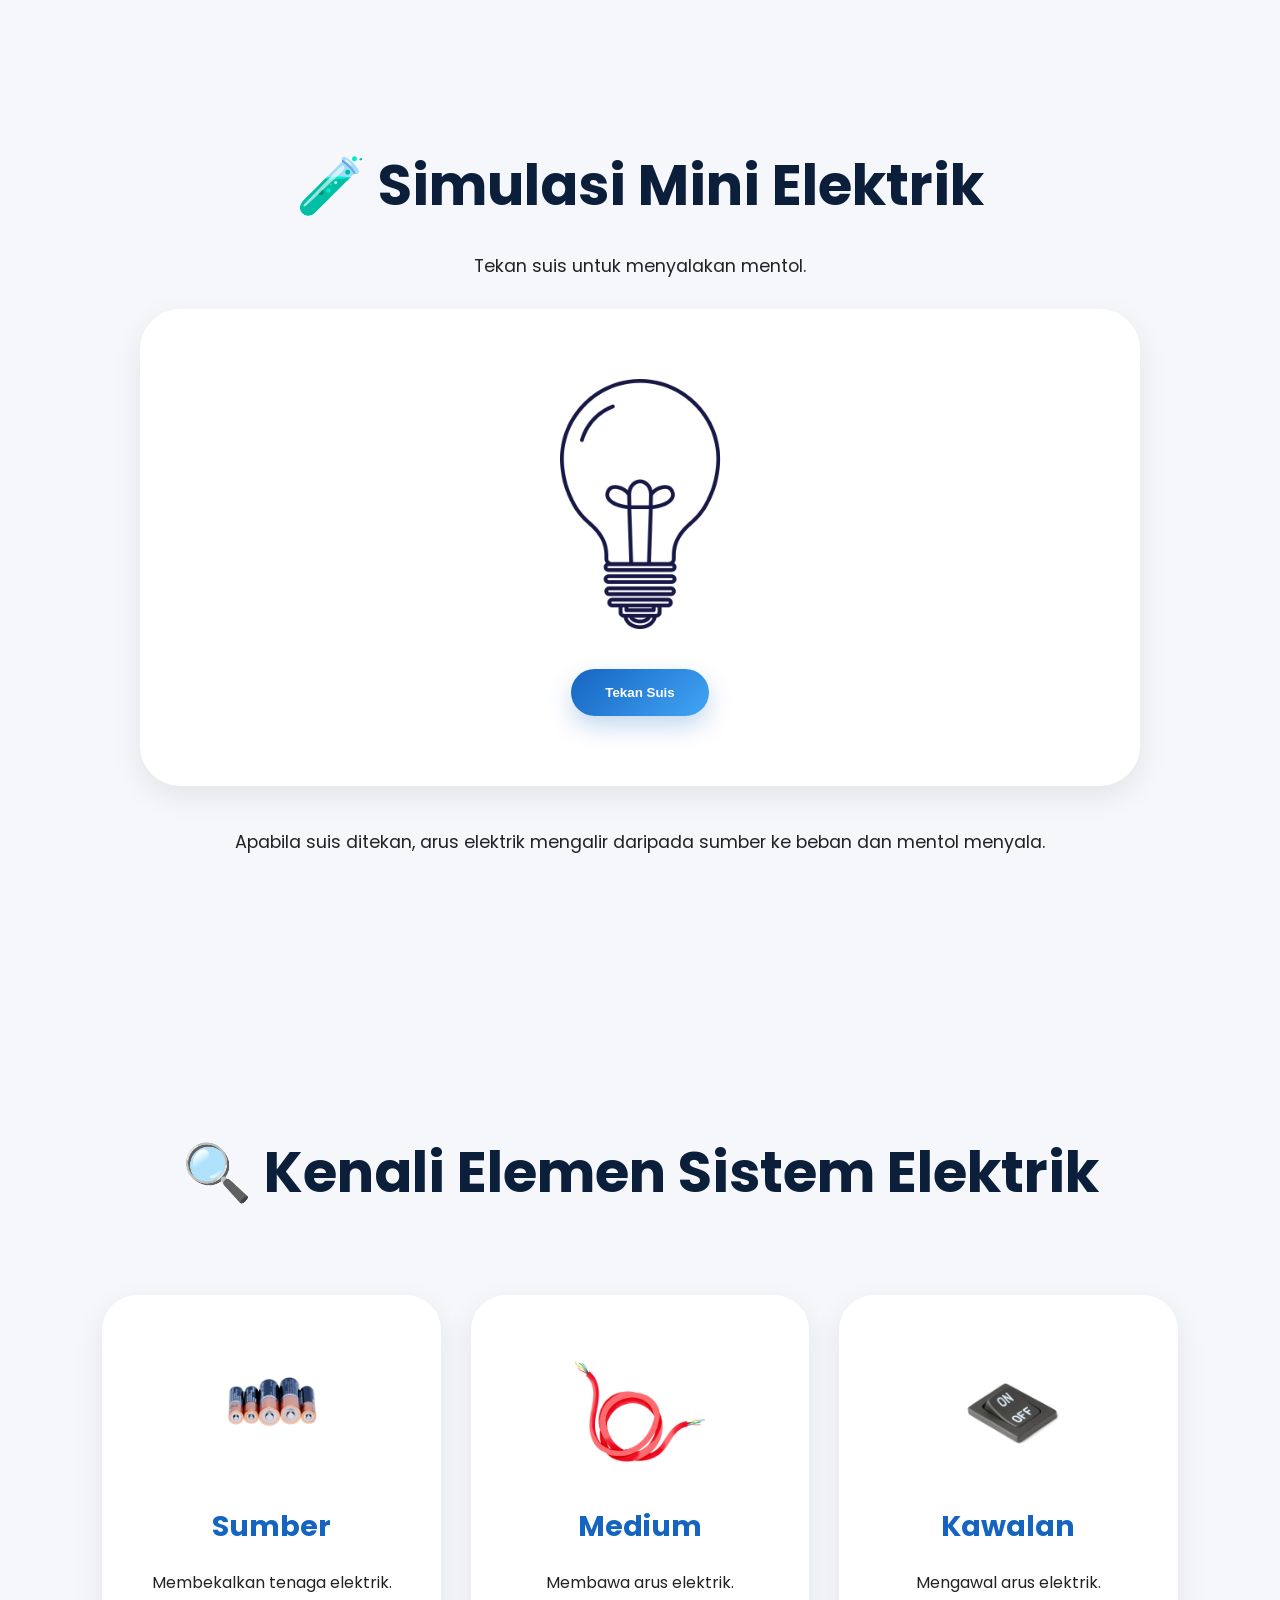
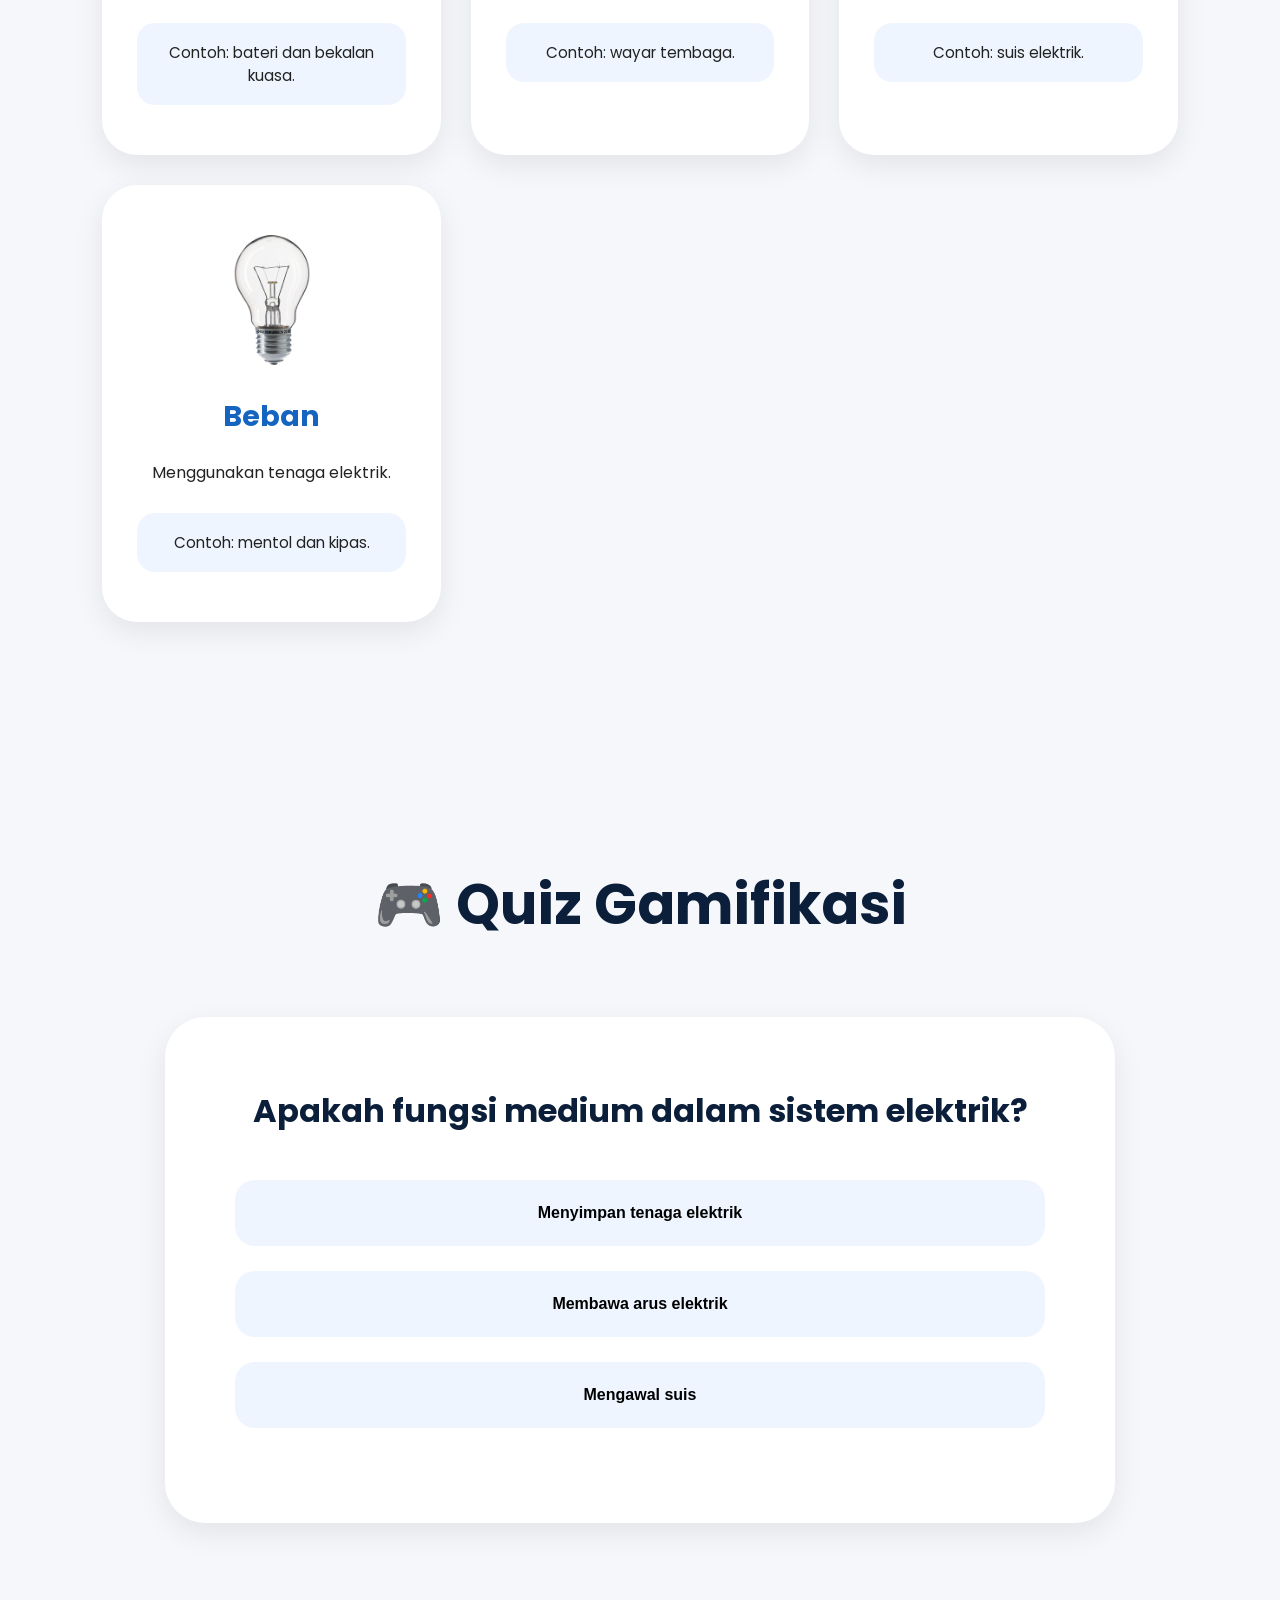
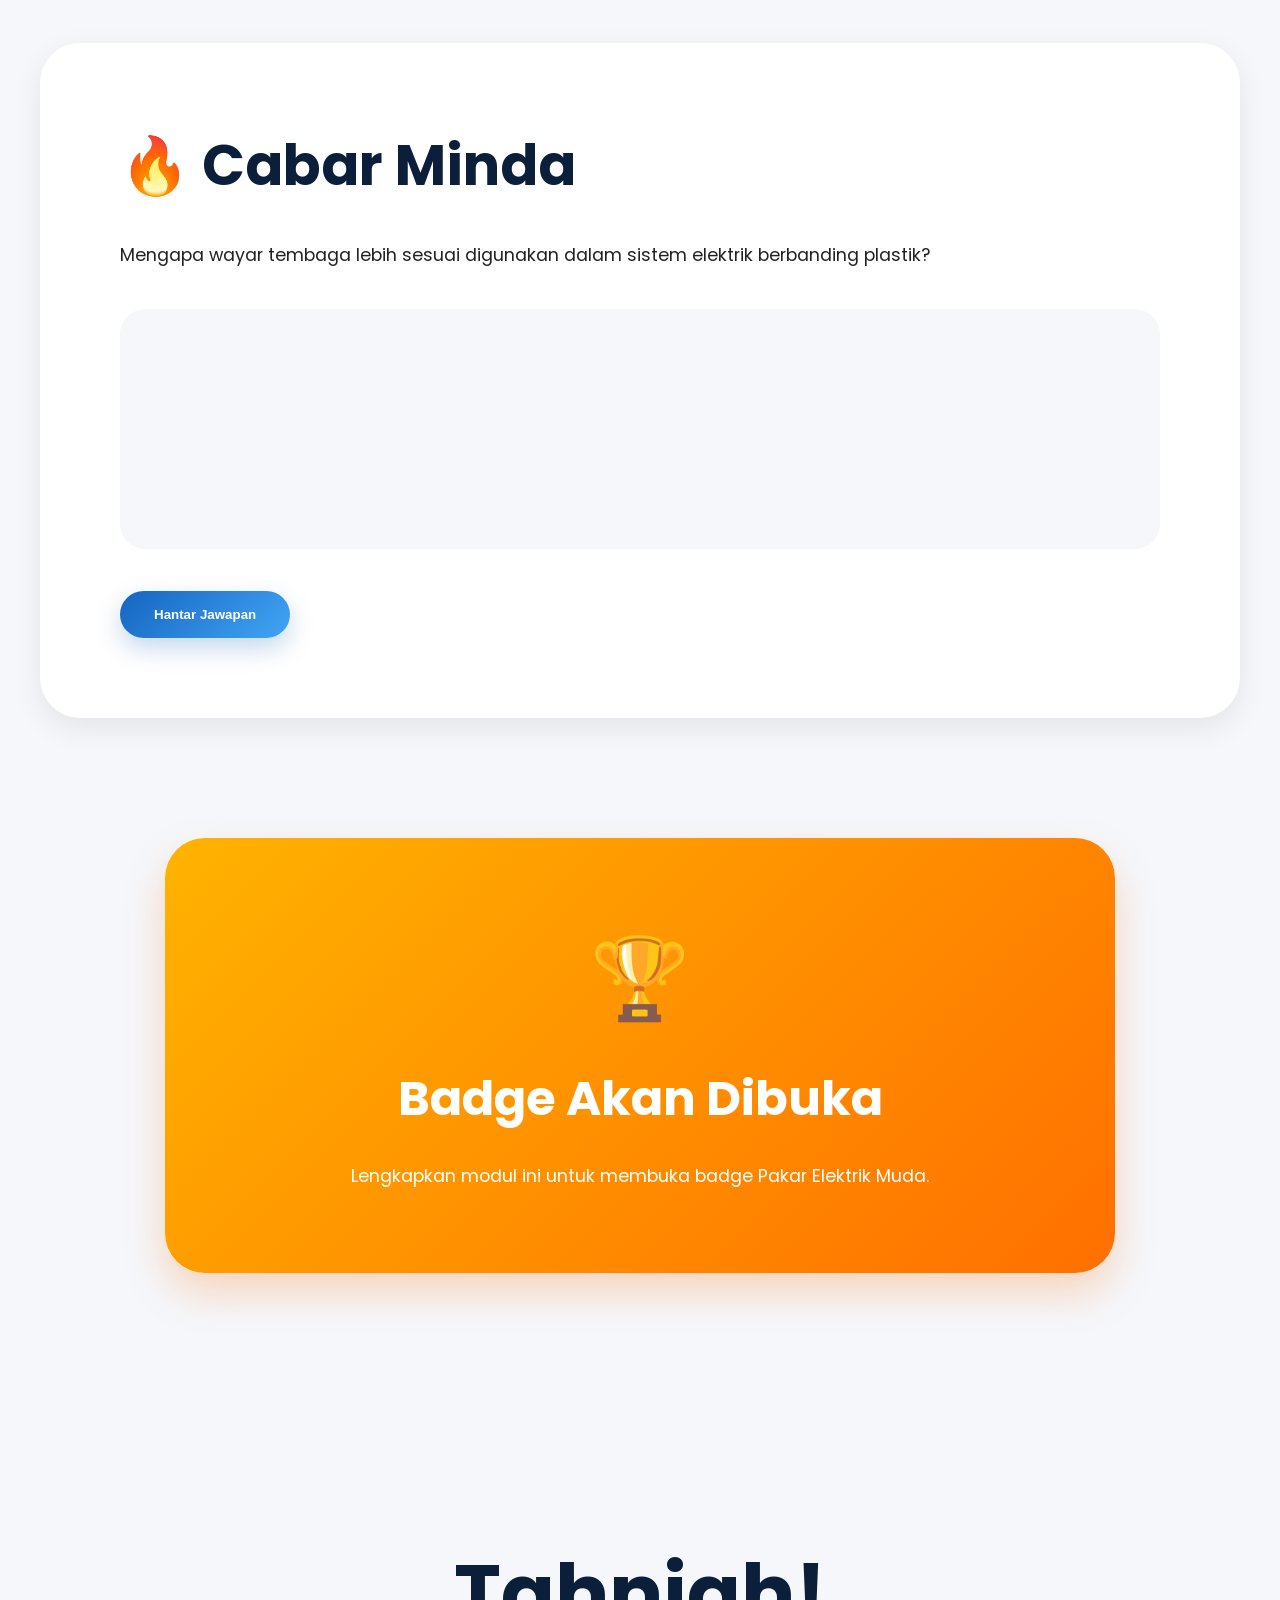
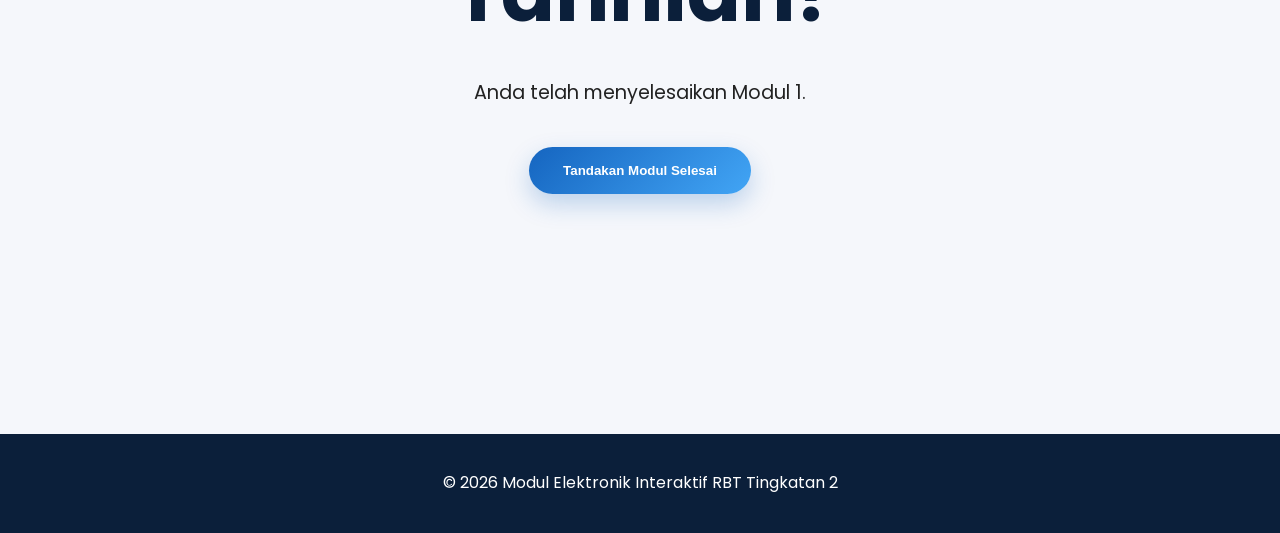
==== commit 80150247: "Added Module1,Module2,css,javascript" ====
--- a/modul1.html
+++ b/modul1.html
@@ -1,5 +1,4 @@
 <!DOCTYPE html>
-
 <html lang="ms">
 
 <head>
@@ -16,6 +15,9 @@
   <link rel="stylesheet"
     href="css/style.css">
 
+    <link rel="stylesheet"
+    href="css/module1.css">
+
 </head>
 
 <body>
@@ -33,22 +35,16 @@
   <div class="module-content">
 
     <span class="module-tag">
-
       Modul 1 • SP 2.2.1
-
     </span>
 
     <h1>
-
       Elemen Sistem Elektrik
-
     </h1>
 
     <p>
-
       Terokai bagaimana sistem elektrik
       berfungsi dalam kehidupan seharian.
-
     </p>
 
     <a href="#story"
@@ -70,17 +66,13 @@
   <div class="story-card">
 
     <div class="story-icon">
-
       💡
-
     </div>
 
     <div class="story-text">
 
       <h2>
-
         Situasi Dunia Sebenar
-
       </h2>
 
       <p>
@@ -88,7 +80,8 @@
         Amir ingin membina lampu belajar.
         Namun lampu tersebut tidak menyala.
 
-        Apakah elemen sistem elektrik
+        Pada pendapat anda,
+        apakah elemen sistem elektrik
         yang diperlukan supaya lampu
         boleh berfungsi dengan baik?
 
@@ -100,20 +93,163 @@
 
 </section>
 
+<!-- ===================== NOTE SECTION ===================== -->
+
+<section class="note-section">
+
+  <div class="note-card">
+
+    <h2>
+      📘 Apa Itu Sistem Elektrik?
+    </h2>
+
+    <p>
+
+      Sistem elektrik ialah gabungan beberapa
+      komponen yang membolehkan tenaga elektrik
+      mengalir untuk menghasilkan fungsi tertentu.
+
+    </p>
+
+    <p>
+
+      Contohnya ialah:
+      lampu rumah, kipas,
+      televisyen dan pengecas telefon.
+
+    </p>
+
+    <p>
+
+      Dalam sistem elektrik,
+      setiap elemen memainkan peranan
+      penting supaya arus elektrik
+      dapat mengalir dengan sempurna.
+
+    </p>
+
+  </div>
+
+</section>
+
+<!-- ===================== CONCEPT FLOW ===================== -->
+
+<section class="concept-section">
+
+  <h2>
+    ⚡ Bagaimana Elektrik Berfungsi?
+  </h2>
+
+  <div class="concept-grid">
+
+    <!-- SOURCE -->
+
+    <div class="concept-box">
+
+      <div class="concept-icon">
+        🔋
+      </div>
+
+      <h3>
+        1. Sumber
+      </h3>
+
+      <p>
+
+        Membekalkan tenaga elektrik
+        seperti bateri.
+
+      </p>
+
+    </div>
+
+    <!-- MEDIUM -->
+
+    <div class="concept-box">
+
+      <div class="concept-icon">
+        🔌
+      </div>
+
+      <h3>
+        2. Medium
+      </h3>
+
+      <p>
+
+        Membawa arus elektrik
+        menggunakan wayar.
+
+      </p>
+
+    </div>
+
+    <!-- CONTROL -->
+
+    <div class="concept-box">
+
+      <div class="concept-icon">
+        🎛️
+      </div>
+
+      <h3>
+        3. Kawalan
+      </h3>
+
+      <p>
+
+        Mengawal pengaliran arus
+        menggunakan suis.
+
+      </p>
+
+    </div>
+
+    <!-- LOAD -->
+
+    <div class="concept-box">
+
+      <div class="concept-icon">
+        💡
+      </div>
+
+      <h3>
+        4. Beban
+      </h3>
+
+      <p>
+
+        Menggunakan tenaga elektrik
+        seperti mentol.
+
+      </p>
+
+    </div>
+
+  </div>
+
+</section>
+
 <!-- ===================== VIDEO ===================== -->
 
 <section class="video-preview">
 
   <h2>
-
-    Video Pembelajaran
-
-  </h2>
+    🎥 Video Pembelajaran
+  </h2>
+
+  <p class="video-subtitle">
+
+    Tonton video berikut untuk memahami
+    elemen sistem elektrik dengan lebih jelas.
+
+  </p>
 
   <div class="video-container">
 
     <iframe
       src="https://www.youtube.com/embed/YOUTUBE_ID"
+      title="Video Pembelajaran"
       allowfullscreen>
     </iframe>
 
@@ -121,67 +257,44 @@
 
 </section>
 
-<!-- ===================== INFOGRAPHIC ===================== -->
-
-<section class="infographic-section">
-
-  <h2>
-
-    Aliran Sistem Elektrik
-
-  </h2>
-
-  <div class="timeline">
-
-    <div class="timeline-box">
-
-      ⚡
-
-      <h3>Sumber</h3>
-
-    </div>
-
-    <div class="timeline-arrow">
-
-      ➜
-
-    </div>
-
-    <div class="timeline-box">
-
-      🔌
-
-      <h3>Medium</h3>
-
-    </div>
-
-    <div class="timeline-arrow">
-
-      ➜
-
-    </div>
-
-    <div class="timeline-box">
-
-      🎛
-
-      <h3>Kawalan</h3>
-
-    </div>
-
-    <div class="timeline-arrow">
-
-      ➜
-
-    </div>
-
-    <div class="timeline-box">
-
-      💡
-
-      <h3>Beban</h3>
-
-    </div>
+<!-- ===================== SUMMARY ===================== -->
+
+<section class="summary-section">
+
+  <h2>
+    📝 Ringkasan Pembelajaran
+  </h2>
+
+  <div class="summary-card">
+
+    <ul>
+
+      <li>
+        Sistem elektrik mempunyai
+        empat elemen utama.
+      </li>
+
+      <li>
+        Setiap elemen mempunyai
+        fungsi tersendiri.
+      </li>
+
+      <li>
+        Arus elektrik perlu mengalir
+        dalam litar lengkap.
+      </li>
+
+      <li>
+        Wayar tembaga ialah
+        pengalir elektrik yang baik.
+      </li>
+
+      <li>
+        Suis digunakan untuk
+        mengawal pengaliran arus.
+      </li>
+
+    </ul>
 
   </div>
 
@@ -192,9 +305,7 @@
 <section class="simulation-section">
 
   <h2>
-
-    Simulasi Mini Elektrik
-
+    🧪 Simulasi Mini Elektrik
   </h2>
 
   <p>
@@ -218,6 +329,14 @@
 
   </div>
 
+  <p class="simulation-note">
+
+    Apabila suis ditekan,
+    arus elektrik mengalir daripada
+    sumber ke beban dan mentol menyala.
+
+  </p>
+
 </section>
 
 <!-- ===================== ELEMENTS ===================== -->
@@ -225,9 +344,7 @@
 <section class="elements-section">
 
   <h2>
-
-    Elemen Sistem Elektrik
-
+    🔍 Kenali Elemen Sistem Elektrik
   </h2>
 
   <div class="cards">
@@ -236,14 +353,15 @@
 
     <div class="smart-card">
 
-      <img src="images/battery.png">
-
-      <h3>Sumber</h3>
-
-      <p>
-
+      <img src="images/battery.png"
+        alt="Sumber">
+
+      <h3>
+        Sumber
+      </h3>
+
+      <p>
         Membekalkan tenaga elektrik.
-
       </p>
 
       <div class="extra-info">
@@ -259,14 +377,15 @@
 
     <div class="smart-card">
 
-      <img src="images/wire.png">
-
-      <h3>Medium</h3>
-
-      <p>
-
+      <img src="images/wire.png"
+        alt="Medium">
+
+      <h3>
+        Medium
+      </h3>
+
+      <p>
         Membawa arus elektrik.
-
       </p>
 
       <div class="extra-info">
@@ -278,18 +397,43 @@
 
     </div>
 
+    <!-- CONTROL -->
+
+    <div class="smart-card">
+
+      <img src="images/switch.png"
+        alt="Kawalan">
+
+      <h3>
+        Kawalan
+      </h3>
+
+      <p>
+        Mengawal arus elektrik.
+      </p>
+
+      <div class="extra-info">
+
+        Contoh:
+        suis elektrik.
+
+      </div>
+
+    </div>
+
     <!-- LOAD -->
 
     <div class="smart-card">
 
-      <img src="images/bulb.png">
-
-      <h3>Beban</h3>
-
-      <p>
-
+      <img src="images/bulb.png"
+        alt="Beban">
+
+      <h3>
+        Beban
+      </h3>
+
+      <p>
         Menggunakan tenaga elektrik.
-
       </p>
 
       <div class="extra-info">
@@ -301,29 +445,6 @@
 
     </div>
 
-    <!-- CONTROL -->
-
-    <div class="smart-card">
-
-      <img src="images/switch.png">
-
-      <h3>Kawalan</h3>
-
-      <p>
-
-        Mengawal arus elektrik.
-
-      </p>
-
-      <div class="extra-info">
-
-        Contoh:
-        suis elektrik.
-
-      </div>
-
-    </div>
-
   </div>
 
 </section>
@@ -333,9 +454,7 @@
 <section class="quiz-section">
 
   <h2>
-
-    Quiz Gamifikasi
-
+    🎮 Quiz Gamifikasi
   </h2>
 
   <div class="quiz-card">
@@ -377,9 +496,7 @@
 <section class="challenge-box">
 
   <h2>
-
     🔥 Cabar Minda
-
   </h2>
 
   <p>
@@ -408,14 +525,37 @@
   </div>
 
 </section>
+
+<!-- ===================== BADGE ===================== -->
+
+<section class="badge-section">
+
+  <div class="badge-box">
+
+    🏆
+
+    <h2>
+      Badge Akan Dibuka
+    </h2>
+
+    <p>
+
+      Lengkapkan modul ini
+      untuk membuka badge
+      Pakar Elektrik Muda.
+
+    </p>
+
+  </div>
+
+</section>
+
 <!-- ===================== COMPLETE ===================== -->
 
 <section class="module-complete">
 
   <h2>
-
     Tahniah!
-
   </h2>
 
   <p>
@@ -433,10 +573,19 @@
 
 </section>
 
+<!-- ===================== FOOTER ===================== -->
+
+<footer>
+
+  <p>
+    © 2026 Modul Elektronik Interaktif RBT Tingkatan 2
+  </p>
+
+</footer>
+
 <!-- ===================== SCRIPT ===================== -->
 
 <script src="js/script.js"></script>
 
 </body>
-
 </html>
--- a/css/style.css
+++ b/css/style.css
@@ -1,51 +1,263 @@
+/* ================================================= */
+/* GOOGLE FONT */
+/* ================================================= */
+
 @import url('https://fonts.googleapis.com/css2?family=Poppins:wght@300;400;500;600;700;800&display=swap');
 
-/* ===================== RESET ===================== */
+/* ================================================= */
+/* ROOT VARIABLES */
+/* ================================================= */
+
+:root{
+
+  --primary:#1565c0;
+  --secondary:#42a5f5;
+  --dark:#0b1f3a;
+  --light:#f5f7fb;
+  --white:#ffffff;
+  --success:#00c853;
+  --danger:#ff5252;
+
+  --shadow:
+  0 10px 30px rgba(0,0,0,0.08);
+
+  --shadow-hover:
+  0 20px 40px rgba(0,0,0,0.12);
+
+}
+
+/* ================================================= */
+/* RESET */
+/* ================================================= */
 
 *{
+
   margin:0;
   padding:0;
+
   box-sizing:border-box;
+
+  scroll-behavior:smooth;
+}
+
+/* ================================================= */
+/* BODY */
+/* ================================================= */
+
+body{
+
   font-family:'Poppins',sans-serif;
-}
-
-/* ===================== ROOT ===================== */
-
-:root{
-
-  --primary:#1565c0;
-  --secondary:#42a5f5;
-  --accent:#00e5ff;
-
-  --dark:#0b1f3a;
-  --light:#f4f7fb;
-
-  --white:#ffffff;
-
-  --shadow:
-  0 10px 30px rgba(0,0,0,0.08);
-
-}
-
-/* ===================== GLOBAL ===================== */
-
-html{
-  scroll-behavior:smooth;
-}
-
-body{
+
+  background:var(--light);
+
+  color:#222;
+
+  overflow-x:hidden;
+}
+
+/* ================================================= */
+/* GLOBAL ELEMENTS */
+/* ================================================= */
+
+img{
+
+  max-width:100%;
+
+  display:block;
+}
+
+a{
+
+  text-decoration:none;
+}
+
+ul{
+
+  list-style:none;
+}
+
+section{
+
+  position:relative;
+}
+
+/* ================================================= */
+/* CONTAINER */
+/* ================================================= */
+
+.container{
+
+  width:100%;
+
+  max-width:1300px;
+
+  margin:auto;
+}
+
+/* ================================================= */
+/* BUTTON */
+/* ================================================= */
+
+.btn{
+
+  display:inline-flex;
+
+  justify-content:center;
+  align-items:center;
+
+  padding:16px 34px;
+
+  border:none;
+
+  border-radius:50px;
 
   background:
-  linear-gradient(to bottom right,#eef5ff,#f8fbff);
-
-  color:#333;
-
-  overflow-x:hidden;
-}
-
-/* ===================== NAVBAR ===================== */
-
-.navbar{
+  linear-gradient(
+  135deg,
+  var(--primary),
+  var(--secondary)
+  );
+
+  color:white;
+
+  font-weight:600;
+
+  cursor:pointer;
+
+  transition:0.3s ease;
+
+  box-shadow:
+  0 10px 25px rgba(21,101,192,0.25);
+}
+
+.btn:hover{
+
+  transform:
+  translateY(-3px);
+
+  box-shadow:
+  0 15px 35px rgba(21,101,192,0.35);
+}
+
+/* ================================================= */
+/* OUTLINE BUTTON */
+/* ================================================= */
+
+.btn-outline{
+
+  display:inline-flex;
+
+  justify-content:center;
+  align-items:center;
+
+  padding:16px 34px;
+
+  border-radius:50px;
+
+  border:2px solid white;
+
+  color:white;
+
+  font-weight:600;
+
+  transition:0.3s ease;
+}
+
+.btn-outline:hover{
+
+  background:white;
+
+  color:var(--primary);
+}
+
+/* ================================================= */
+/* SECTION TAG */
+/* ================================================= */
+
+.section-tag{
+
+  display:inline-block;
+
+  padding:10px 22px;
+
+  border-radius:50px;
+
+  background:#e3f2fd;
+
+  color:var(--primary);
+
+  font-size:0.9rem;
+
+  font-weight:600;
+
+  margin-bottom:20px;
+}
+
+/* ================================================= */
+/* GLOBAL CARD */
+/* ================================================= */
+
+.cards{
+
+  display:grid;
+
+  grid-template-columns:
+  repeat(auto-fit,minmax(280px,1fr));
+
+  gap:30px;
+}
+
+.card{
+
+  background:white;
+
+  padding:40px 30px;
+
+  border-radius:30px;
+
+  text-align:center;
+
+  box-shadow:var(--shadow);
+
+  transition:0.3s ease;
+}
+
+.card:hover{
+
+  transform:
+  translateY(-10px);
+
+  box-shadow:var(--shadow-hover);
+}
+
+.card-icon{
+
+  font-size:3rem;
+
+  margin-bottom:25px;
+}
+
+.card h3{
+
+  font-size:1.5rem;
+
+  margin-bottom:20px;
+
+  color:var(--primary);
+}
+
+.card p{
+
+  line-height:1.8;
+
+  font-size:1rem;
+}
+
+/* ================================================= */
+/* NAVBAR */
+/* ================================================= */
+
+#navbar{
 
   position:fixed;
 
@@ -54,1772 +266,322 @@
 
   width:100%;
 
-  height:80px;
-
-  z-index:999;
+  z-index:9999;
 
   display:flex;
+
   justify-content:space-between;
   align-items:center;
 
-  padding:0 50px;
-
-  background:
-  rgba(13,71,161,0.95);
-
-  backdrop-filter:blur(12px);
+  padding:25px 8%;
 
   transition:0.4s ease;
 
-  box-shadow:
-  0 5px 15px rgba(0,0,0,0.15);
-}
-
-/* Shrink Navbar */
-
-.navbar.scrolled{
-
-  height:70px;
-
-  background:
-  rgba(11,31,58,0.98);
-}
-
-/* ===================== LOGO ===================== */
-
-.logo{
-
-  color:white;
-
-  font-size:1.6rem;
-
-  font-weight:700;
-}
-
-/* ===================== NAV LINKS ===================== */
-
-.nav-links{
-
-  display:flex;
-
-  gap:30px;
-
-  align-items:center;
-
-  list-style:none;
-}
-
-.nav-links a{
-
-  color:white;
-
-  text-decoration:none;
-
-  font-weight:500;
-
-  position:relative;
-
-  transition:0.3s ease;
-}
-
-/* Hover Line */
-
-.nav-links a::after{
-
-  content:'';
-
-  position:absolute;
-
-  left:0;
-  bottom:-6px;
-
-  width:0%;
-
-  height:2px;
+  background:transparent;
+}
+
+/* ================================================= */
+/* NAVBAR SCROLL */
+/* ================================================= */
+
+#navbar.scrolled{
 
   background:white;
-
-  transition:0.3s ease;
-}
-
-.nav-links a:hover::after{
-
-  width:100%;
-}
-
-/* Active Link */
-
-.nav-links a.active{
-
-  color:var(--accent);
-}
-
-.nav-links a.active::after{
-
-  width:100%;
-
-  background:var(--accent);
-}
-
-/* ===================== HAMBURGER ===================== */
-
-.hamburger{
-
-  display:none;
-
-  color:white;
-
-  font-size:2rem;
-
-  cursor:pointer;
-}
-
-/* ===================== HERO ===================== */
-
-.hero{
-
-  position:relative;
-
-  height:100vh;
-
-  overflow:hidden;
-
-  display:flex;
-
-  justify-content:center;
-  align-items:center;
-
-  text-align:center;
-
-  color:white;
-}
-
-/* ===================== SLIDES ===================== */
-
-.slide{
-
-  position:absolute;
-
-  top:0;
-  left:0;
-
-  width:100%;
-  height:100%;
-
-  background-size:cover;
-  background-position:center;
-
-  opacity:0;
-
-  transition:opacity 1.5s ease;
-
-  z-index:1;
-}
-
-.slide.active{
-
-  opacity:1;
-}
-
-/* ===================== HERO CONTENT ===================== */
-
-.hero-content{
-
-  position:relative;
-
-  z-index:2;
-
-  max-width:900px;
-
-  padding:20px;
-
-  animation:fadeIn 1s ease;
-}
-
-.hero-tag{
-
-  display:inline-block;
-
-  background:
-  rgba(255,255,255,0.15);
-
-  backdrop-filter:blur(8px);
-
-  padding:12px 22px;
-
-  border-radius:50px;
-
-  margin-bottom:25px;
-
-  font-size:0.95rem;
-
-  font-weight:500;
-}
-
-.hero-content h1{
-
-  font-size:4.5rem;
-
-  line-height:1.2;
-
-  margin-bottom:25px;
-
-  font-weight:800;
-}
-
-.hero-content p{
-
-  font-size:1.2rem;
-
-  line-height:1.9;
-
-  margin-bottom:40px;
-}
-
-/* ===================== HERO BUTTON ===================== */
-
-.hero-buttons{
-
-  display:flex;
-
-  justify-content:center;
-
-  gap:20px;
-
-  flex-wrap:wrap;
-}
-
-/* Main Button */
-
-.btn{
-
-  display:inline-block;
-
-  background:
-  linear-gradient(to right,#00c2ff,#1565c0);
-
-  color:white;
-
-  text-decoration:none;
-
-  padding:15px 35px;
-
-  border-radius:50px;
-
-  font-weight:600;
-
-  transition:0.3s ease;
-
-  box-shadow:
-  0 10px 25px rgba(0,0,0,0.2);
-}
-
-.btn:hover{
-
-  transform:translateY(-4px);
-
-  box-shadow:
-  0 15px 35px rgba(0,0,0,0.25);
-}
-
-/* Outline Button */
-
-.btn-outline{
-
-  display:inline-block;
-
-  border:2px solid white;
-
-  color:white;
-
-  text-decoration:none;
-
-  padding:15px 35px;
-
-  border-radius:50px;
-
-  font-weight:600;
-
-  transition:0.3s ease;
-}
-
-.btn-outline:hover{
-
-  background:white;
-
-  color:#1565c0;
-}
-
-/* ===================== SLIDER BUTTON ===================== */
-
-.slider-btn{
-
-  position:absolute;
-
-  top:50%;
-
-  transform:translateY(-50%);
-
-  z-index:3;
-
-  width:60px;
-  height:60px;
-
-  border:none;
-
-  border-radius:50%;
-
-  background:
-  rgba(255,255,255,0.15);
-
-  backdrop-filter:blur(5px);
-
-  color:white;
-
-  font-size:2rem;
-
-  cursor:pointer;
-
-  transition:0.3s ease;
-}
-
-.slider-btn:hover{
-
-  background:
-  rgba(255,255,255,0.3);
-}
-
-.prev{
-  left:30px;
-}
-
-.next{
-  right:30px;
-}
-
-/* ===================== DOTS ===================== */
-
-.dots{
-
-  position:absolute;
-
-  bottom:40px;
-
-  width:100%;
-
-  display:flex;
-
-  justify-content:center;
-
-  gap:12px;
-
-  z-index:3;
-}
-
-.dot{
-
-  width:14px;
-  height:14px;
-
-  border-radius:50%;
-
-  background:
-  rgba(255,255,255,0.5);
-
-  cursor:pointer;
-
-  transition:0.3s ease;
-}
-
-.active-dot{
-
-  background:var(--accent);
-}
-
-/* ===================== SCROLL ===================== */
-
-.scroll-indicator{
-
-  position:absolute;
-
-  bottom:20px;
-
-  left:50%;
-
-  transform:translateX(-50%);
-
-  z-index:3;
-
-  animation:bounce 2s infinite;
-
-  font-size:1rem;
-}
-
-@keyframes bounce{
-
-  0%,20%,50%,80%,100%{
-    transform:translate(-50%,0);
-  }
-
-  40%{
-    transform:translate(-50%,-10px);
-  }
-
-  60%{
-    transform:translate(-50%,-5px);
-  }
-}
-
-/* ===================== INTRO SECTION ===================== */
-
-.intro-section{
-
-  display:flex;
-
-  align-items:center;
-
-  justify-content:space-between;
-
-  gap:60px;
-
-  padding:120px 8%;
-
-  flex-wrap:wrap;
-}
-
-.intro-text{
-
-  flex:1;
-}
-
-.section-tag{
-
-  display:inline-block;
-
-  background:#dbeafe;
-
-  color:#1565c0;
-
-  padding:10px 22px;
-
-  border-radius:50px;
-
-  margin-bottom:25px;
-
-  font-weight:600;
-}
-
-.intro-text h2{
-
-  font-size:3.3rem;
-
-  margin-bottom:25px;
-
-  color:#0b1f3a;
-}
-
-.intro-text p{
-
-  font-size:1.1rem;
-
-  line-height:1.9;
-
-  margin-bottom:35px;
-}
-
-.intro-image{
-
-  flex:1;
-}
-
-.intro-image img{
-
-  width:100%;
-
-  border-radius:30px;
-
-  box-shadow:
-  0 20px 40px rgba(0,0,0,0.15);
-}
-
-/* ===================== LEARNING ===================== */
-
-.learning-outcome{
-
-  padding:120px 8%;
-
-  background:white;
-}
-
-.learning-outcome h2{
-
-  text-align:center;
-
-  font-size:3rem;
-
-  color:#0b1f3a;
-
-  margin-bottom:70px;
-}
-
-/* ===================== CARDS ===================== */
-
-.cards{
-
-  display:grid;
-
-  grid-template-columns:
-  repeat(auto-fit,minmax(280px,1fr));
-
-  gap:35px;
-}
-
-.card{
-
-  background:#f8fbff;
-
-  padding:45px 35px;
-
-  border-radius:30px;
-
-  transition:0.4s ease;
-
-  box-shadow:
-  0 10px 25px rgba(0,0,0,0.08);
-}
-
-.card:hover{
-
-  transform:translateY(-10px);
-
-  box-shadow:
-  0 20px 40px rgba(0,0,0,0.12);
-}
-
-.card-icon{
-
-  font-size:3rem;
-
-  margin-bottom:25px;
-}
-
-.card h3{
-
-  margin-bottom:18px;
-
-  color:#1565c0;
-
-  font-size:1.5rem;
-}
-
-.card p{
-
-  line-height:1.8;
-}
-
-/* ===================== FEATURES ===================== */
-
-.features{
-
-  padding:120px 8%;
-
-  text-align:center;
-}
-
-.features h2{
-
-  font-size:3rem;
-
-  margin-bottom:70px;
-
-  color:#0b1f3a;
-}
-
-.feature-grid{
-
-  display:grid;
-
-  grid-template-columns:
-  repeat(auto-fit,minmax(280px,1fr));
-
-  gap:35px;
-}
-
-.feature-card{
-
-  background:white;
-
-  padding:50px 35px;
-
-  border-radius:30px;
-
-  transition:0.4s;
-
-  box-shadow:
-  0 10px 25px rgba(0,0,0,0.08);
-}
-
-.feature-card:hover{
-
-  transform:translateY(-12px);
-
-  box-shadow:
-  0 20px 40px rgba(0,0,0,0.15);
-}
-
-.feature-icon{
-
-  font-size:4rem;
-
-  margin-bottom:25px;
-}
-
-.feature-card h3{
-
-  margin-bottom:20px;
-
-  color:#1565c0;
-}
-
-/* ===================== STATS ===================== */
-
-.stats-section{
-
-  display:flex;
-
-  justify-content:center;
-
-  gap:50px;
-
-  flex-wrap:wrap;
-
-  padding:100px 8%;
-
-  background:
-  linear-gradient(135deg,#0b1f3a,#1565c0);
-
-  color:white;
-}
-
-.stat-box{
-
-  text-align:center;
-}
-
-.stat-box h2{
-
-  font-size:4rem;
-
-  margin-bottom:15px;
-}
-
-/* ===================== VIDEO ===================== */
-
-.video-preview{
-
-  padding:120px 8%;
-
-  text-align:center;
-}
-
-.video-preview h2{
-
-  font-size:3rem;
-
-  margin-bottom:20px;
-
-  color:#0b1f3a;
-}
-
-.video-subtitle{
-
-  margin-bottom:50px;
-
-  font-size:1.1rem;
-}
-
-.video-container{
-
-  max-width:1000px;
-
-  margin:auto;
-
-  border-radius:30px;
-
-  overflow:hidden;
-
-  box-shadow:
-  0 20px 40px rgba(0,0,0,0.15);
-}
-
-.video-container iframe{
-
-  width:100%;
-
-  min-height:550px;
-}
-
-/* ===================== PROGRESS ===================== */
-
-.progress-section{
-
-  padding:120px 8%;
-}
-
-.progress-card{
-
-  background:white;
-
-  padding:60px;
-
-  border-radius:30px;
-
-  box-shadow:
-  0 15px 35px rgba(0,0,0,0.08);
-
-  max-width:1200px;
-
-  margin:auto;
-
-  text-align:center;
-}
-
-.progress-card h2{
-
-  font-size:3rem;
-
-  margin-bottom:40px;
-
-  color:#0b1f3a;
-}
-
-.progress-bar{
-
-  width:100%;
-
-  height:28px;
-
-  background:#dfe7f5;
-
-  border-radius:50px;
-
-  overflow:hidden;
-}
-
-.progress-fill{
-
-  width:0%;
-
-  height:100%;
-
-  border-radius:50px;
-
-  background:
-  linear-gradient(to right,#00c853,#64dd17);
-
-  transition:0.5s ease;
-}
-
-#progressText{
-
-  margin-top:20px;
-
-  font-size:1.1rem;
-
-  font-weight:600;
-}
-
-/* ===================== CTA ===================== */
-
-.cta-section{
-
-  padding:120px 8%;
-
-  text-align:center;
-
-  background:
-  linear-gradient(135deg,#1565c0,#42a5f5);
-
-  color:white;
-}
-
-.cta-section h2{
-
-  font-size:3.5rem;
-
-  margin-bottom:25px;
-}
-
-.cta-section p{
-
-  margin-bottom:40px;
-
-  font-size:1.2rem;
-}
-
-/* ===================== FOOTER ===================== */
-
-footer{
-
-  background:#0b1f3a;
-
-  color:white;
-
-  text-align:center;
-
-  padding:30px;
-}
-
-/* ===================== ANIMATION ===================== */
-
-@keyframes fadeIn{
-
-  from{
-
-    opacity:0;
-
-    transform:translateY(30px);
-  }
-
-  to{
-
-    opacity:1;
-
-    transform:translateY(0);
-  }
-}
-
-/* ===================== MODULE HERO ===================== */
-
-.module-hero{
-
-  height:60vh;
-
-  display:flex;
-
-  justify-content:center;
-  align-items:center;
-
-  text-align:center;
-
-  color:white;
-
-  background:
-  linear-gradient(rgba(0,0,0,0.65),
-  rgba(0,0,0,0.65)),
-  url('../images/slide1.jpg');
-
-  background-size:cover;
-  background-position:center;
-}
-
-.module-hero-content{
-
-  max-width:800px;
-
-  padding:20px;
-}
-
-.module-tag{
-
-  display:inline-block;
-
-  padding:10px 20px;
-
-  background:
-  rgba(255,255,255,0.15);
-
-  border-radius:50px;
-
-  margin-bottom:20px;
-}
-
-.module-hero h1{
-
-  font-size:4rem;
-
-  margin-bottom:20px;
-}
-
-/* ===================== ELEMENTS ===================== */
-
-.elements-section{
-
-  padding:120px 8%;
-
-  text-align:center;
-}
-
-.elements-section h2{
-
-  font-size:3rem;
-
-  margin-bottom:70px;
-
-  color:#0b1f3a;
-}
-
-/* ===================== FLIP CARD ===================== */
-
-.flip-card{
-
-  background:transparent;
-
-  width:100%;
-
-  height:260px;
-
-  perspective:1000px;
-}
-
-.flip-card-inner{
-
-  position:relative;
-
-  width:100%;
-  height:100%;
-
-  transition:transform 0.8s;
-
-  transform-style:preserve-3d;
-}
-
-.flip-card:hover .flip-card-inner{
-
-  transform:rotateY(180deg);
-}
-
-.flip-card-front,
-.flip-card-back{
-
-  position:absolute;
-
-  width:100%;
-  height:100%;
-
-  backface-visibility:hidden;
-
-  border-radius:30px;
-
-  display:flex;
-
-  flex-direction:column;
-
-  justify-content:center;
-  align-items:center;
-
-  padding:30px;
-
-  box-shadow:
-  0 15px 35px rgba(0,0,0,0.08);
-}
-
-.flip-card-front{
-
-  background:white;
-
-  font-size:2rem;
-}
-
-.flip-card-front h3{
-
-  margin-top:20px;
-
-  color:#1565c0;
-}
-
-.flip-card-back{
-
-  background:
-  linear-gradient(135deg,#1565c0,#42a5f5);
-
-  color:white;
-
-  transform:rotateY(180deg);
-
-  line-height:1.8;
-}
-
-/* ===================== FUN FACT ===================== */
-
-.fun-fact{
-
-  padding:100px 8%;
-}
-
-.fact-box{
-
-  background:
-  linear-gradient(135deg,#0b1f3a,#1565c0);
-
-  color:white;
-
-  padding:60px;
-
-  border-radius:30px;
-
-  text-align:center;
-}
-
-.fact-box h2{
-
-  margin-bottom:25px;
-
-  font-size:2.5rem;
-}
-
-/* ===================== QUIZ ===================== */
-
-.quiz-section{
-
-  padding:120px 8%;
-
-  text-align:center;
-}
-
-.quiz-section h2{
-
-  font-size:3rem;
-
-  margin-bottom:60px;
-}
-
-.quiz-card{
-
-  background:white;
-
-  max-width:800px;
-
-  margin:auto;
-
-  padding:50px;
-
-  border-radius:30px;
-
-  box-shadow:
-  0 15px 35px rgba(0,0,0,0.08);
-}
-
-.quiz-card h3{
-
-  margin-bottom:40px;
-}
-
-.quiz-btn{
-
-  width:100%;
-
-  margin-bottom:20px;
-
-  padding:18px;
-
-  border:none;
-
-  border-radius:15px;
-
-  background:#eef5ff;
-
-  cursor:pointer;
-
-  transition:0.3s;
-}
-
-.quiz-btn:hover{
-
-  background:#dbeafe;
-}
-
-/* ===================== COMPLETE ===================== */
-
-.module-complete{
-
-  padding:120px 8%;
-
-  text-align:center;
-}
-
-.module-complete h2{
-
-  font-size:3rem;
-
-  margin-bottom:20px;
-}
-
-/* ===================== MOBILE ===================== */
-
-@media (max-width:768px){
-
-  /* Navbar */
-
-  .navbar{
-
-    padding:0 20px;
-  }
-
-  .hamburger{
-
-    display:block;
-  }
-
-  .nav-links{
-
-    position:fixed;
-
-    top:80px;
-    right:-100%;
-
-    width:250px;
-
-    background:
-    rgba(13,71,161,0.97);
-
-    backdrop-filter:blur(12px);
-
-    flex-direction:column;
-
-    align-items:flex-start;
-
-    padding:30px;
-
-    border-radius:20px;
-
-    transition:0.4s ease;
-  }
-
-  .nav-links.active{
-
-    right:20px;
-  }
-
-  /* Hero */
-
-  .hero-content h1{
-
-    font-size:2.5rem;
-  }
-
-  .hero-content p{
-
-    font-size:1rem;
-  }
-
-  .hero-buttons{
-
-    flex-direction:column;
-  }
-
-  .slider-btn{
-
-    width:45px;
-    height:45px;
-
-    font-size:1.5rem;
-  }
-
-  .prev{
-    left:10px;
-  }
-
-  .next{
-    right:10px;
-  }
-
-  /* Intro */
-
-  .intro-section{
-
-    flex-direction:column;
-  }
-
-  .intro-text h2{
-
-    font-size:2.3rem;
-  }
-
-  /* Section Titles */
-
-  .learning-outcome h2,
-  .features h2,
-  .video-preview h2,
-  .progress-card h2,
-  .cta-section h2{
-
-    font-size:2.3rem;
-  }
-
-  /* Stats */
-
-  .stats-section{
-
-    flex-direction:column;
-  }
-
-  .stat-box h2{
-
-    font-size:3rem;
-  }
-
-  /* Video */
-
-  .video-container iframe{
-
-    min-height:250px;
-  }
-
-  /* Progress */
-
-  .progress-card{
-
-    padding:40px 25px;
-  }
-
-}
-
-/* ================================================= */
-/* MODULE PAGE FIX */
-/* ================================================= */
-
-/* SECTION SPACING */
-
-section{
-
-  padding:100px 8%;
-
-}
-
-/* ================================================= */
-/* STORY SECTION */
-/* ================================================= */
-
-.story-section{
-
-  display:flex;
-
-  justify-content:center;
-  align-items:center;
-}
-
-.story-card{
-
-  max-width:1200px;
-
-  width:100%;
-
-  background:white;
-
-  padding:50px;
-
-  border-radius:30px;
-
-  display:flex;
-
-  gap:40px;
-
-  align-items:center;
-
-  box-shadow:
-  0 15px 35px rgba(0,0,0,0.08);
-}
-
-.story-icon{
-
-  font-size:5rem;
-}
-
-.story-text h2{
-
-  font-size:2.5rem;
-
-  margin-bottom:20px;
-
-  color:#0b1f3a;
-}
-
-.story-text p{
-
-  line-height:1.8;
-
-  font-size:1.1rem;
-}
-
-/* ================================================= */
-/* INFOGRAPHIC */
-/* ================================================= */
-
-.infographic-section{
-
-  text-align:center;
-}
-
-.infographic-section h2{
-
-  font-size:3rem;
-
-  margin-bottom:70px;
-
-  color:#0b1f3a;
-}
-
-.timeline{
-
-  display:flex;
-
-  justify-content:center;
-  align-items:center;
-
-  flex-wrap:wrap;
-
-  gap:20px;
-}
-
-.timeline-box{
-
-  width:220px;
-
-  background:white;
-
-  padding:40px 20px;
-
-  border-radius:30px;
 
   box-shadow:
   0 10px 30px rgba(0,0,0,0.08);
 
-  transition:0.3s;
-}
-
-.timeline-box:hover{
-
-  transform:
-  translateY(-10px);
-
-  box-shadow:
-  0 20px 40px rgba(0,0,0,0.12);
-}
-
-.timeline-box h3{
-
-  margin-top:20px;
-
-  color:#1565c0;
-}
-
-.timeline-arrow{
-
-  font-size:2rem;
-
-  color:#1565c0;
-}
-
-/* ================================================= */
-/* SIMULATION */
-/* ================================================= */
-
-.simulation-section{
+  padding:18px 8%;
+}
+
+/* ================================================= */
+/* LOGO */
+/* ================================================= */
+
+.logo{
+
+  font-size:1.5rem;
+
+  font-weight:700;
+
+  color:white;
+
+  transition:0.3s ease;
+}
+
+#navbar.scrolled .logo{
+
+  color:var(--dark);
+}
+
+/* ================================================= */
+/* NAV LINKS */
+/* ================================================= */
+
+.nav-links{
+
+  display:flex;
+
+  align-items:center;
+
+  gap:30px;
+}
+
+.nav-links a{
+
+  color:white;
+
+  font-weight:500;
+
+  position:relative;
+
+  transition:0.3s ease;
+}
+
+#navbar.scrolled .nav-links a{
+
+  color:var(--dark);
+}
+
+/* ================================================= */
+/* ACTIVE LINK */
+/* ================================================= */
+
+.nav-links a.active{
+
+  color:var(--secondary);
+}
+
+/* ================================================= */
+/* UNDERLINE EFFECT */
+/* ================================================= */
+
+.nav-links a::after{
+
+  content:"";
+
+  position:absolute;
+
+  left:0;
+  bottom:-8px;
+
+  width:0%;
+
+  height:2px;
+
+  background:var(--secondary);
+
+  transition:0.3s ease;
+}
+
+.nav-links a:hover::after,
+.nav-links a.active::after{
+
+  width:100%;
+}
+
+/* ================================================= */
+/* HAMBURGER */
+/* ================================================= */
+
+.hamburger{
+
+  display:none;
+
+  flex-direction:column;
+
+  cursor:pointer;
+
+  gap:6px;
+}
+
+.hamburger span{
+
+  width:28px;
+
+  height:3px;
+
+  background:white;
+
+  border-radius:10px;
+
+  transition:0.3s ease;
+}
+
+#navbar.scrolled .hamburger span{
+
+  background:var(--dark);
+}
+
+/* ================================================= */
+/* FOOTER */
+/* ================================================= */
+
+footer{
+
+  background:var(--dark);
+
+  color:white;
 
   text-align:center;
-}
-
-.simulation-section h2{
-
-  font-size:3rem;
-
-  margin-bottom:20px;
-
-  color:#0b1f3a;
-}
-
-.circuit-area{
-
-  margin-top:50px;
-
-  display:flex;
-
-  flex-direction:column;
-
-  align-items:center;
-
-  gap:40px;
-}
-
-/* FIX BULB IMAGE */
-
-#bulb{
-
-  width:250px;
-
-  max-width:90%;
-
-  transition:0.3s;
-}
-
-/* ================================================= */
-/* SMART CARDS */
-/* ================================================= */
-
-.smart-card{
-
-  background:white;
-
-  border-radius:30px;
-
-  padding:40px 30px;
-
-  text-align:center;
-
-  box-shadow:
-  0 10px 30px rgba(0,0,0,0.08);
-
-  transition:0.4s;
-
-  overflow:hidden;
-}
-
-.smart-card:hover{
-
-  transform:
-  translateY(-10px);
-
-  box-shadow:
-  0 20px 40px rgba(0,0,0,0.12);
-}
-
-.smart-card img{
-
-  width:120px;
-
-  height:120px;
-
-  object-fit:contain;
-
-  margin-bottom:25px;
-}
-
-.smart-card h3{
-
-  color:#1565c0;
-
-  margin-bottom:15px;
-}
-
-.smart-card p{
-
-  margin-bottom:20px;
-
-  line-height:1.7;
-}
-
-.extra-info{
-
-  background:#eef5ff;
-
-  padding:15px;
-
-  border-radius:15px;
-
-  font-size:0.95rem;
-}
-
-/* ================================================= */
-/* EXPLORE SECTION */
-/* ================================================= */
-
-.explore-section{
-
-  text-align:center;
-}
-
-.explore-section h2{
-
-  font-size:3rem;
-
-  margin-bottom:20px;
-}
-
-.explore-grid{
-
-  margin-top:50px;
-
-  display:grid;
-
-  grid-template-columns:
-  repeat(auto-fit,minmax(220px,1fr));
-
-  gap:25px;
-}
-
-.explore-grid button{
-
-  padding:25px;
-
-  border:none;
-
-  border-radius:20px;
-
-  background:white;
-
-  cursor:pointer;
-
-  font-size:1rem;
-
-  font-weight:600;
-
-  transition:0.3s;
-
-  box-shadow:
-  0 10px 25px rgba(0,0,0,0.08);
-}
-
-.explore-grid button:hover{
-
-  transform:translateY(-5px);
-}
-
-/* ================================================= */
-/* QUIZ */
-/* ================================================= */
-
-.quiz-section{
-
-  text-align:center;
-}
-
-.quiz-card{
-
-  background:white;
-
-  max-width:900px;
-
-  margin:auto;
-
-  padding:60px;
-
-  border-radius:30px;
-
-  box-shadow:
-  0 15px 35px rgba(0,0,0,0.08);
-}
-
-.quiz-btn{
-
-  width:100%;
-
-  padding:20px;
-
-  border:none;
-
-  border-radius:15px;
-
-  margin-top:20px;
-
-  background:#eef5ff;
-
-  cursor:pointer;
-
-  font-size:1rem;
-
-  transition:0.3s;
-}
-
-.quiz-btn:hover{
-
-  background:#dbeafe;
-}
-
-/* ================================================= */
-/* CHALLENGE */
-/* ================================================= */
-
-.challenge-box{
-
-  max-width:1200px;
-
-  margin:auto;
-
-  background:white;
-
-  padding:60px;
-
-  border-radius:30px;
-
-  box-shadow:
-  0 15px 35px rgba(0,0,0,0.08);
-}
-
-.challenge-box h2{
-
-  font-size:3rem;
-
-  margin-bottom:25px;
-
-  color:#0b1f3a;
-}
-
-.challenge-box p{
-
-  margin-bottom:25px;
+
+  padding:35px 20px;
+
+  margin-top:100px;
+}
+
+footer p{
 
   line-height:1.8;
 }
-/* COMPLETE */
-/* ================================================= */
-
-.module-complete{
-
-  text-align:center;
-}
-
-.module-complete h2{
-
-  font-size:4rem;
-
-  margin-bottom:20px;
-
-  color:#0b1f3a;
-}
-
-.module-complete p{
-
-  margin-bottom:40px;
-
-  font-size:1.2rem;
+
+/* ================================================= */
+/* GLOBAL TEXTAREA */
+/* ================================================= */
+
+textarea{
+
+  font-family:'Poppins',sans-serif;
+}
+
+/* ================================================= */
+/* GLOBAL IMAGE FIX */
+/* ================================================= */
+
+img{
+
+  max-width:100%;
+
+  height:auto;
+}
+
+/* ================================================= */
+/* GLOBAL ANIMATION */
+/* ================================================= */
+
+@keyframes fadeIn{
+
+  from{
+
+    opacity:0;
+
+    transform:
+    translateY(30px);
+  }
+
+  to{
+
+    opacity:1;
+
+    transform:
+    translateY(0);
+  }
+
 }
 
 /* ================================================= */
 /* MOBILE */
 /* ================================================= */
 
+@media(max-width:992px){
+
+  .cards{
+
+    grid-template-columns:
+    repeat(auto-fit,minmax(240px,1fr));
+  }
+
+}
+
+/* ================================================= */
+/* MOBILE NAVBAR */
+/* ================================================= */
+
 @media(max-width:768px){
 
-  .story-card{
+  #navbar{
+
+    padding:20px 6%;
+  }
+
+  #navbar.scrolled{
+
+    padding:16px 6%;
+  }
+
+  .hamburger{
+
+    display:flex;
+  }
+
+  .nav-links{
+
+    position:absolute;
+
+    top:100%;
+
+    right:0;
+
+    width:100%;
+
+    background:white;
 
     flex-direction:column;
 
-    text-align:center;
-  }
-
-  .timeline{
-
-    flex-direction:column;
-  }
-
-  .timeline-arrow{
-
-    transform:rotate(90deg);
-  }
-
-  .module-hero h1{
-
-    font-size:2.5rem;
-  }
-
-  .story-text h2,
-  .challenge-box h2,
-  .module-complete h2{
-
-    font-size:2.3rem;
-  }
-
-}
-
-.quiz-btn{
-  transition:0.3s;
-}
-
-/* ================================================= */
-/* CHALLENGE UPGRADE */
-/* ================================================= */
-
-.challenge-box{
-
-  max-width:1200px;
-
-  margin:auto;
-
-  background:white;
-
-  padding:70px;
-
-  border-radius:35px;
-
-  box-shadow:
-  0 15px 40px rgba(0,0,0,0.08);
-}
-
-.challenge-box textarea{
-
-  width:100%;
-
-  min-height:220px;
-
-  margin-top:30px;
-
-  padding:25px;
-
-  border:none;
-
-  border-radius:25px;
-
-  background:#f5f7fb;
-
-  font-size:1rem;
-
-  resize:none;
-
-  outline:none;
-
-  transition:0.3s;
-}
-
-.challenge-box textarea:focus{
-
-  background:white;
-
-  box-shadow:
-  0 0 0 4px rgba(21,101,192,0.15);
-}
-
-.challenge-box .btn{
-
-  margin-top:30px;
-}
-
-.feedback-box{
-
-  margin-top:30px;
-
-  padding:25px;
-
-  border-radius:20px;
-
-  font-size:1rem;
-
-  line-height:1.8;
-
-  display:none;
-}
-
-.feedback-success{
-
-  background:#e8f5e9;
-
-  color:#2e7d32;
-}
-
-.feedback-error{
-
-  background:#ffebee;
-
-  color:#c62828;
-}
-
-/* MOBILE */
-
-@media(max-width:768px){
-
-  .challenge-box{
-
-    padding:40px 25px;
+    align-items:center;
+
+    gap:25px;
+
+    padding:40px 0;
+
+    display:none;
+
+    box-shadow:
+    0 10px 30px rgba(0,0,0,0.08);
+  }
+
+  .nav-links.active{
+
+    display:flex;
+  }
+
+  .nav-links a{
+
+    color:var(--dark) !important;
+  }
+
+  .logo{
+
+    font-size:1.2rem;
+  }
+
+  .btn,
+  .btn-outline{
+
+    width:100%;
+
+    justify-content:center;
+  }
+
+}
+
+/* ================================================= */
+/* SMALL MOBILE */
+/* ================================================= */
+
+@media(max-width:480px){
+
+  .btn,
+  .btn-outline{
+
+    padding:14px 24px;
+
+    font-size:0.95rem;
+  }
+
+  .card{
+
+    padding:30px 20px;
   }
 
 }
--- a/css/module1.css
+++ b/css/module1.css
@@ -0,0 +1,916 @@
+/* ================================================= */
+/* MODULE 1 HERO */
+/* ================================================= */
+
+.module-hero{
+
+  position:relative;
+
+  height:75vh;
+
+  display:flex;
+
+  justify-content:center;
+  align-items:center;
+
+  text-align:center;
+
+  overflow:hidden;
+
+  background:
+  linear-gradient(
+  rgba(0,0,0,0.65),
+  rgba(0,0,0,0.70)
+  ),
+  url('../images/slide1.jpg');
+
+  background-size:cover;
+  background-position:center;
+}
+
+.module-overlay{
+
+  position:absolute;
+
+  width:100%;
+  height:100%;
+
+  background:
+  linear-gradient(
+  to bottom,
+  rgba(0,0,0,0.2),
+  rgba(0,0,0,0.7)
+  );
+}
+
+.module-content{
+
+  position:relative;
+
+  z-index:2;
+
+  max-width:950px;
+
+  padding:20px;
+
+  color:white;
+
+  animation:fadeIn 1s ease;
+}
+
+.module-tag{
+
+  display:inline-block;
+
+  padding:12px 28px;
+
+  border-radius:50px;
+
+  background:
+  rgba(255,255,255,0.15);
+
+  backdrop-filter:blur(10px);
+
+  margin-bottom:25px;
+
+  font-size:0.95rem;
+
+  font-weight:600;
+}
+
+.module-content h1{
+
+  font-size:5rem;
+
+  line-height:1.2;
+
+  margin-bottom:30px;
+
+  font-weight:800;
+}
+
+.module-content p{
+
+  font-size:1.3rem;
+
+  line-height:1.9;
+
+  margin-bottom:40px;
+}
+
+/* ================================================= */
+/* STORY SECTION */
+/* ================================================= */
+
+.story-section{
+
+  padding:120px 8%;
+}
+
+.story-card{
+
+  background:white;
+
+  border-radius:40px;
+
+  padding:70px;
+
+  display:flex;
+
+  align-items:flex-start;
+
+  gap:45px;
+
+  box-shadow:var(--shadow);
+}
+
+.story-icon{
+
+  font-size:5rem;
+}
+
+.story-text h2{
+
+  font-size:3rem;
+
+  margin-bottom:25px;
+
+  color:var(--dark);
+}
+
+.story-text p{
+
+  font-size:1.1rem;
+
+  line-height:2;
+}
+
+/* ================================================= */
+/* NOTE SECTION */
+/* ================================================= */
+
+.note-section{
+
+  padding:0 8% 120px;
+}
+
+.note-card{
+
+  background:
+  linear-gradient(
+  135deg,
+  var(--primary),
+  var(--secondary)
+  );
+
+  color:white;
+
+  padding:70px;
+
+  border-radius:40px;
+
+  box-shadow:
+  0 20px 40px rgba(21,101,192,0.25);
+}
+
+.note-card h2{
+
+  font-size:3rem;
+
+  margin-bottom:30px;
+}
+
+.note-card p{
+
+  font-size:1.1rem;
+
+  line-height:2;
+
+  margin-bottom:20px;
+}
+
+/* ================================================= */
+/* CONCEPT SECTION */
+/* ================================================= */
+
+.concept-section{
+
+  padding:120px 8%;
+
+  text-align:center;
+}
+
+.concept-section h2{
+
+  font-size:3.5rem;
+
+  margin-bottom:80px;
+
+  color:var(--dark);
+}
+
+.concept-grid{
+
+  display:grid;
+
+  grid-template-columns:
+  repeat(auto-fit,minmax(250px,1fr));
+
+  gap:35px;
+}
+
+.concept-box{
+
+  background:white;
+
+  padding:50px 35px;
+
+  border-radius:35px;
+
+  box-shadow:var(--shadow);
+
+  transition:0.4s ease;
+}
+
+.concept-box:hover{
+
+  transform:translateY(-10px);
+
+  box-shadow:var(--shadow-hover);
+}
+
+.concept-icon{
+
+  font-size:4rem;
+
+  margin-bottom:30px;
+}
+
+.concept-box h3{
+
+  font-size:1.8rem;
+
+  margin-bottom:20px;
+
+  color:var(--primary);
+}
+
+.concept-box p{
+
+  line-height:1.9;
+}
+
+/* ================================================= */
+/* VIDEO SECTION */
+/* ================================================= */
+
+.video-preview{
+
+  padding:120px 8%;
+
+  text-align:center;
+}
+
+.video-preview h2{
+
+  font-size:3.5rem;
+
+  margin-bottom:20px;
+
+  color:var(--dark);
+}
+
+.video-subtitle{
+
+  font-size:1.1rem;
+
+  margin-bottom:50px;
+}
+
+.video-container{
+
+  max-width:1100px;
+
+  margin:auto;
+
+  overflow:hidden;
+
+  border-radius:35px;
+
+  box-shadow:
+  0 20px 40px rgba(0,0,0,0.15);
+}
+
+.video-container iframe{
+
+  width:100%;
+
+  min-height:600px;
+}
+
+/* ================================================= */
+/* SUMMARY */
+/* ================================================= */
+
+.summary-section{
+
+  padding:120px 8%;
+}
+
+.summary-section h2{
+
+  text-align:center;
+
+  font-size:3.5rem;
+
+  margin-bottom:60px;
+
+  color:var(--dark);
+}
+
+.summary-card{
+
+  background:white;
+
+  padding:70px;
+
+  border-radius:40px;
+
+  box-shadow:var(--shadow);
+
+  max-width:1100px;
+
+  margin:auto;
+}
+
+.summary-card ul{
+
+  padding-left:30px;
+
+  text-align: center;
+}
+
+.summary-card li{
+
+  margin-bottom:22px;
+
+  line-height:1.9;
+
+  font-size:1.1rem;
+}
+
+/* ================================================= */
+/* SIMULATION */
+/* ================================================= */
+
+.simulation-section{
+
+  padding:120px 8%;
+
+  text-align:center;
+}
+
+.simulation-section h2{
+
+  font-size:3.5rem;
+
+  margin-bottom:25px;
+
+  color:var(--dark);
+}
+
+.simulation-section p{
+
+  margin-bottom:30px;
+
+  font-size:1.1rem;
+}
+
+.circuit-area{
+
+  background:white;
+
+  padding:70px;
+
+  border-radius:40px;
+
+  max-width:1000px;
+
+  margin:auto;
+
+  box-shadow:var(--shadow);
+}
+
+#bulb{
+
+  width:250px;
+
+  max-width:90%;
+
+  margin:auto;
+
+  margin-bottom:40px;
+
+  transition:0.4s ease;
+}
+
+.simulation-note{
+
+  margin-top:40px;
+
+  line-height:1.9;
+
+  font-size:1rem;
+}
+
+/* ================================================= */
+/* ELEMENTS SECTION */
+/* ================================================= */
+
+.elements-section{
+
+  padding:120px 8%;
+}
+
+.elements-section h2{
+
+  text-align:center;
+
+  font-size:3.5rem;
+
+  margin-bottom:80px;
+
+  color:var(--dark);
+}
+
+.smart-card{
+
+  background:white;
+
+  padding:50px 35px;
+
+  border-radius:35px;
+
+  text-align:center;
+
+  box-shadow:var(--shadow);
+
+  transition:0.4s ease;
+}
+
+.smart-card:hover{
+
+  transform:translateY(-10px);
+
+  box-shadow:var(--shadow-hover);
+}
+
+.smart-card img{
+
+  width:130px;
+
+  height:130px;
+
+  object-fit:contain;
+
+  margin:auto;
+
+  margin-bottom:30px;
+}
+
+.smart-card h3{
+
+  font-size:1.8rem;
+
+  margin-bottom:20px;
+
+  color:var(--primary);
+}
+
+.smart-card p{
+
+  line-height:1.9;
+
+  margin-bottom:25px;
+}
+
+.extra-info{
+
+  background:#eef5ff;
+
+  padding:18px;
+
+  border-radius:18px;
+
+  font-size:0.95rem;
+}
+
+/* ================================================= */
+/* QUIZ SECTION */
+/* ================================================= */
+
+.quiz-section{
+
+  padding:120px 8%;
+}
+
+.quiz-section h2{
+
+  text-align:center;
+
+  font-size:3.5rem;
+
+  margin-bottom:70px;
+
+  color:var(--dark);
+}
+
+.quiz-card{
+
+  background:white;
+
+  max-width:950px;
+
+  margin:auto;
+
+  padding:70px;
+
+  border-radius:40px;
+
+  text-align:center;
+
+  box-shadow:var(--shadow);
+}
+
+.quiz-card h3{
+
+  font-size:2rem;
+
+  margin-bottom:45px;
+
+  color:var(--dark);
+}
+
+.quiz-btn{
+
+  width:100%;
+
+  padding:24px;
+
+  margin-bottom:25px;
+
+  border:none;
+
+  border-radius:20px;
+
+  background:#eef5ff;
+
+  font-size:1rem;
+
+  font-weight:600;
+
+  cursor:pointer;
+
+  transition:0.3s ease;
+}
+
+.quiz-btn:hover{
+
+  background:#dbeafe;
+
+  transform:translateY(-4px);
+}
+
+/* ================================================= */
+/* CHALLENGE */
+/* ================================================= */
+
+.challenge-box{
+
+  max-width:1200px;
+
+  margin:auto;
+
+  background:white;
+
+  padding:80px;
+
+  border-radius:40px;
+
+  box-shadow:var(--shadow);
+}
+
+.challenge-box h2{
+
+  font-size:3.5rem;
+
+  margin-bottom:30px;
+
+  color:var(--dark);
+}
+
+.challenge-box p{
+
+  line-height:2;
+
+  margin-bottom:35px;
+
+  font-size:1.1rem;
+}
+
+.challenge-box textarea{
+
+  width:100%;
+
+  min-height:240px;
+
+  padding:30px;
+
+  border:none;
+
+  border-radius:25px;
+
+  background:#f5f7fb;
+
+  font-size:1rem;
+
+  resize:none;
+
+  outline:none;
+
+  transition:0.3s ease;
+}
+
+.challenge-box textarea:focus{
+
+  background:white;
+
+  box-shadow:
+  0 0 0 4px rgba(21,101,192,0.15);
+}
+
+.challenge-box .btn{
+
+  margin-top:35px;
+}
+
+/* ================================================= */
+/* FEEDBACK */
+/* ================================================= */
+
+.feedback-box{
+
+  margin-top:35px;
+
+  padding:30px;
+
+  border-radius:25px;
+
+  display:none;
+
+  line-height:1.9;
+}
+
+.feedback-success{
+
+  background:#e8f5e9;
+
+  color:#2e7d32;
+}
+
+.feedback-error{
+
+  background:#ffebee;
+
+  color:#c62828;
+}
+
+/* ================================================= */
+/* REFLECTION */
+/* ================================================= */
+
+.reflection-section{
+
+  padding:120px 8%;
+
+  text-align:center;
+}
+
+.reflection-section h2{
+
+  font-size:3.5rem;
+
+  margin-bottom:25px;
+
+  color:var(--dark);
+}
+
+.reflection-section p{
+
+  margin-bottom:35px;
+
+  font-size:1.1rem;
+}
+
+.reflection-section textarea{
+
+  width:100%;
+
+  max-width:1100px;
+
+  min-height:240px;
+
+  padding:30px;
+
+  border:none;
+
+  border-radius:25px;
+
+  background:white;
+
+  resize:none;
+
+  font-size:1rem;
+
+  box-shadow:var(--shadow);
+}
+
+/* ================================================= */
+/* BADGE */
+/* ================================================= */
+
+.badge-section{
+
+  padding:120px 8%;
+}
+
+.badge-box{
+
+  max-width:950px;
+
+  margin:auto;
+
+  text-align:center;
+
+  background:
+  linear-gradient(
+  135deg,
+  #ffb300,
+  #ff6f00
+  );
+
+  color:white;
+
+  padding:80px;
+
+  border-radius:40px;
+
+  box-shadow:
+  0 20px 40px rgba(255,111,0,0.25);
+}
+
+.badge-box{
+
+  font-size:5rem;
+}
+
+.badge-box h2{
+
+  margin-top:25px;
+
+  margin-bottom:25px;
+
+  font-size:3rem;
+}
+
+.badge-box p{
+
+  font-size:1.1rem;
+
+  line-height:1.9;
+}
+
+/* ================================================= */
+/* COMPLETE */
+/* ================================================= */
+
+.module-complete{
+
+  padding:140px 8%;
+
+  text-align:center;
+}
+
+.module-complete h2{
+
+  font-size:5rem;
+
+  margin-bottom:25px;
+
+  color:var(--dark);
+}
+
+.module-complete p{
+
+  font-size:1.2rem;
+
+  margin-bottom:40px;
+}
+
+/* ================================================= */
+/* MOBILE */
+/* ================================================= */
+
+@media(max-width:992px){
+
+  .module-content h1{
+
+    font-size:4rem;
+  }
+
+}
+
+/* ================================================= */
+/* MOBILE */
+/* ================================================= */
+
+@media(max-width:768px){
+
+  .module-hero{
+
+    height:85vh;
+  }
+
+  .module-content h1{
+
+    font-size:2.8rem;
+  }
+
+  .module-content p{
+
+    font-size:1rem;
+  }
+
+  .story-card{
+
+    flex-direction:column;
+
+    padding:45px 30px;
+  }
+
+  .note-card,
+  .summary-card,
+  .quiz-card,
+  .challenge-box,
+  .badge-box,
+  .circuit-area{
+
+    padding:45px 25px;
+  }
+
+  .concept-section h2,
+  .elements-section h2,
+  .quiz-section h2,
+  .summary-section h2,
+  .video-preview h2,
+  .reflection-section h2{
+
+    font-size:2.4rem;
+  }
+
+  .video-container iframe{
+
+    min-height:280px;
+  }
+
+  .module-complete h2{
+
+    font-size:3rem;
+  }
+
+  .badge-box h2{
+
+    font-size:2.3rem;
+  }
+
+}
+
+@media(max-width:480px){
+
+  .module-content h1{
+
+    font-size:2.2rem;
+  }
+
+  .story-text h2,
+  .note-card h2{
+
+    font-size:2rem;
+  }
+
+  .quiz-card h3{
+
+    font-size:1.5rem;
+  }
+
+}
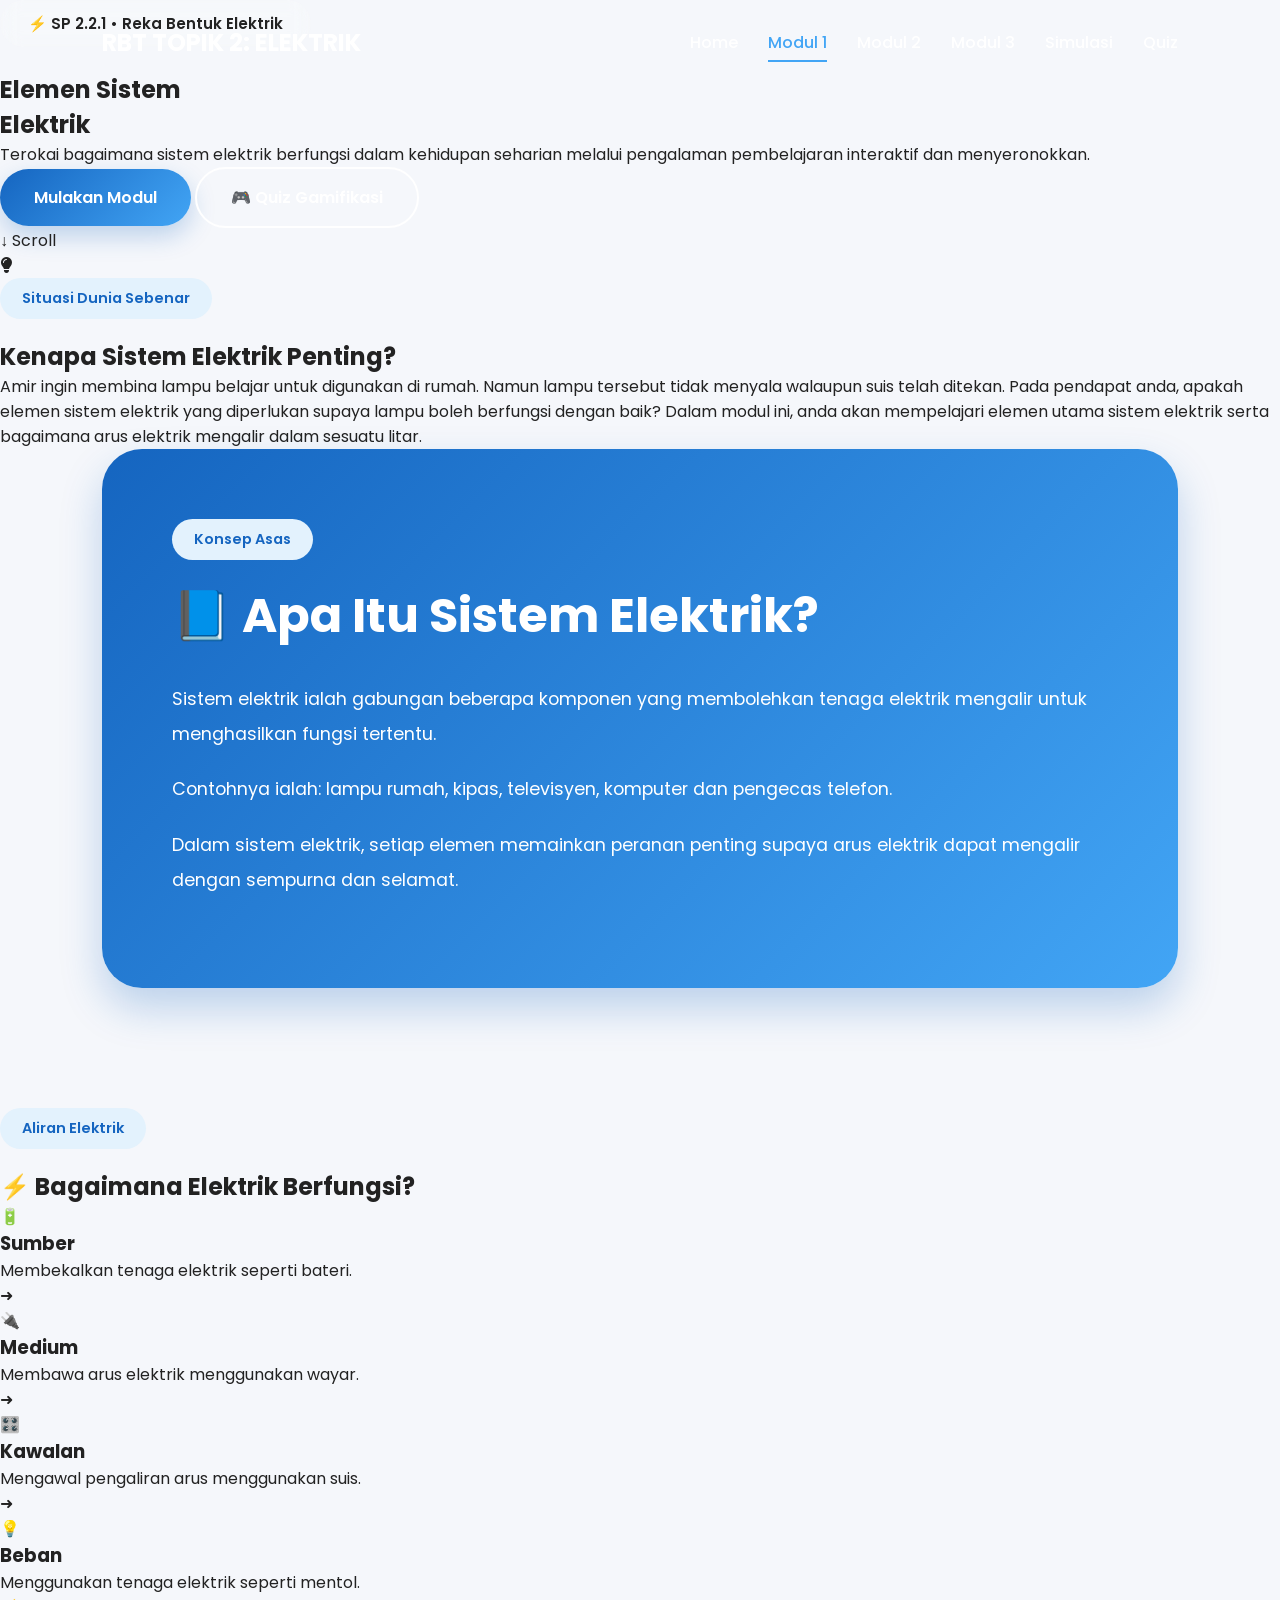
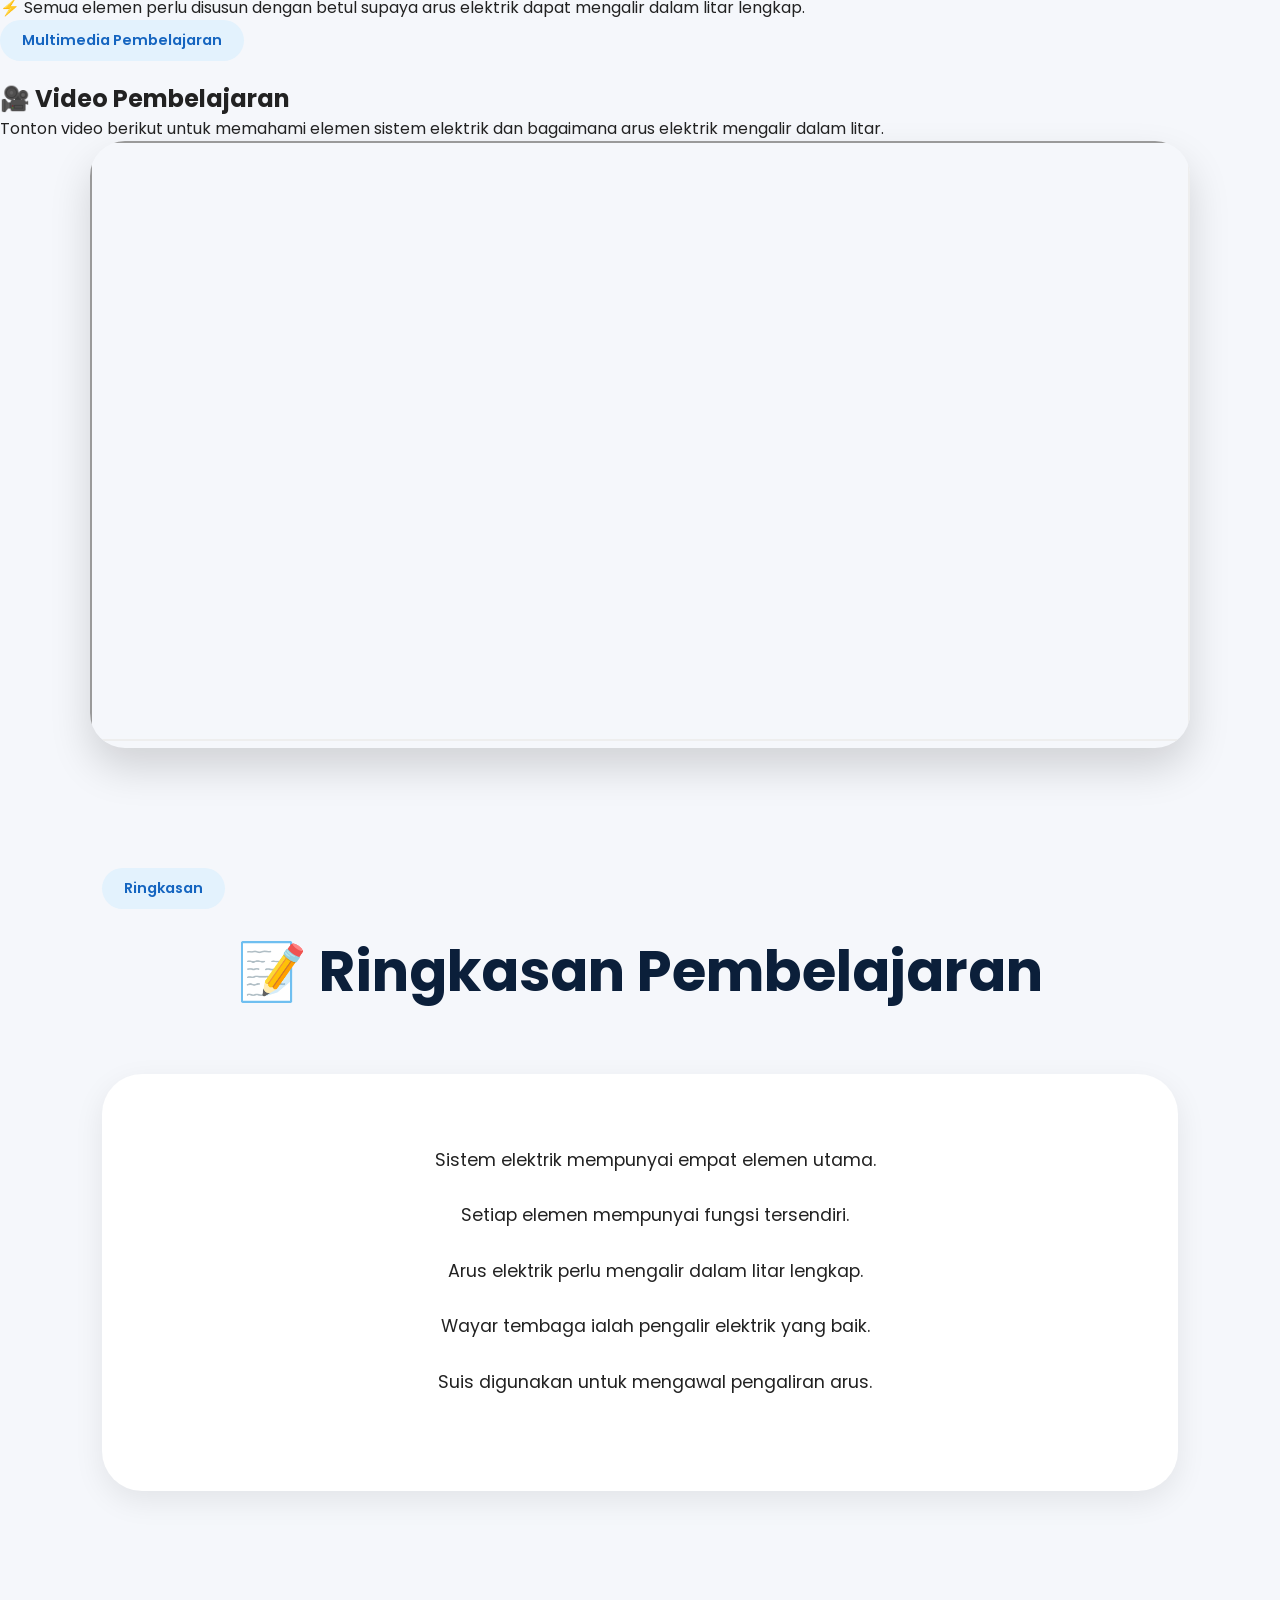
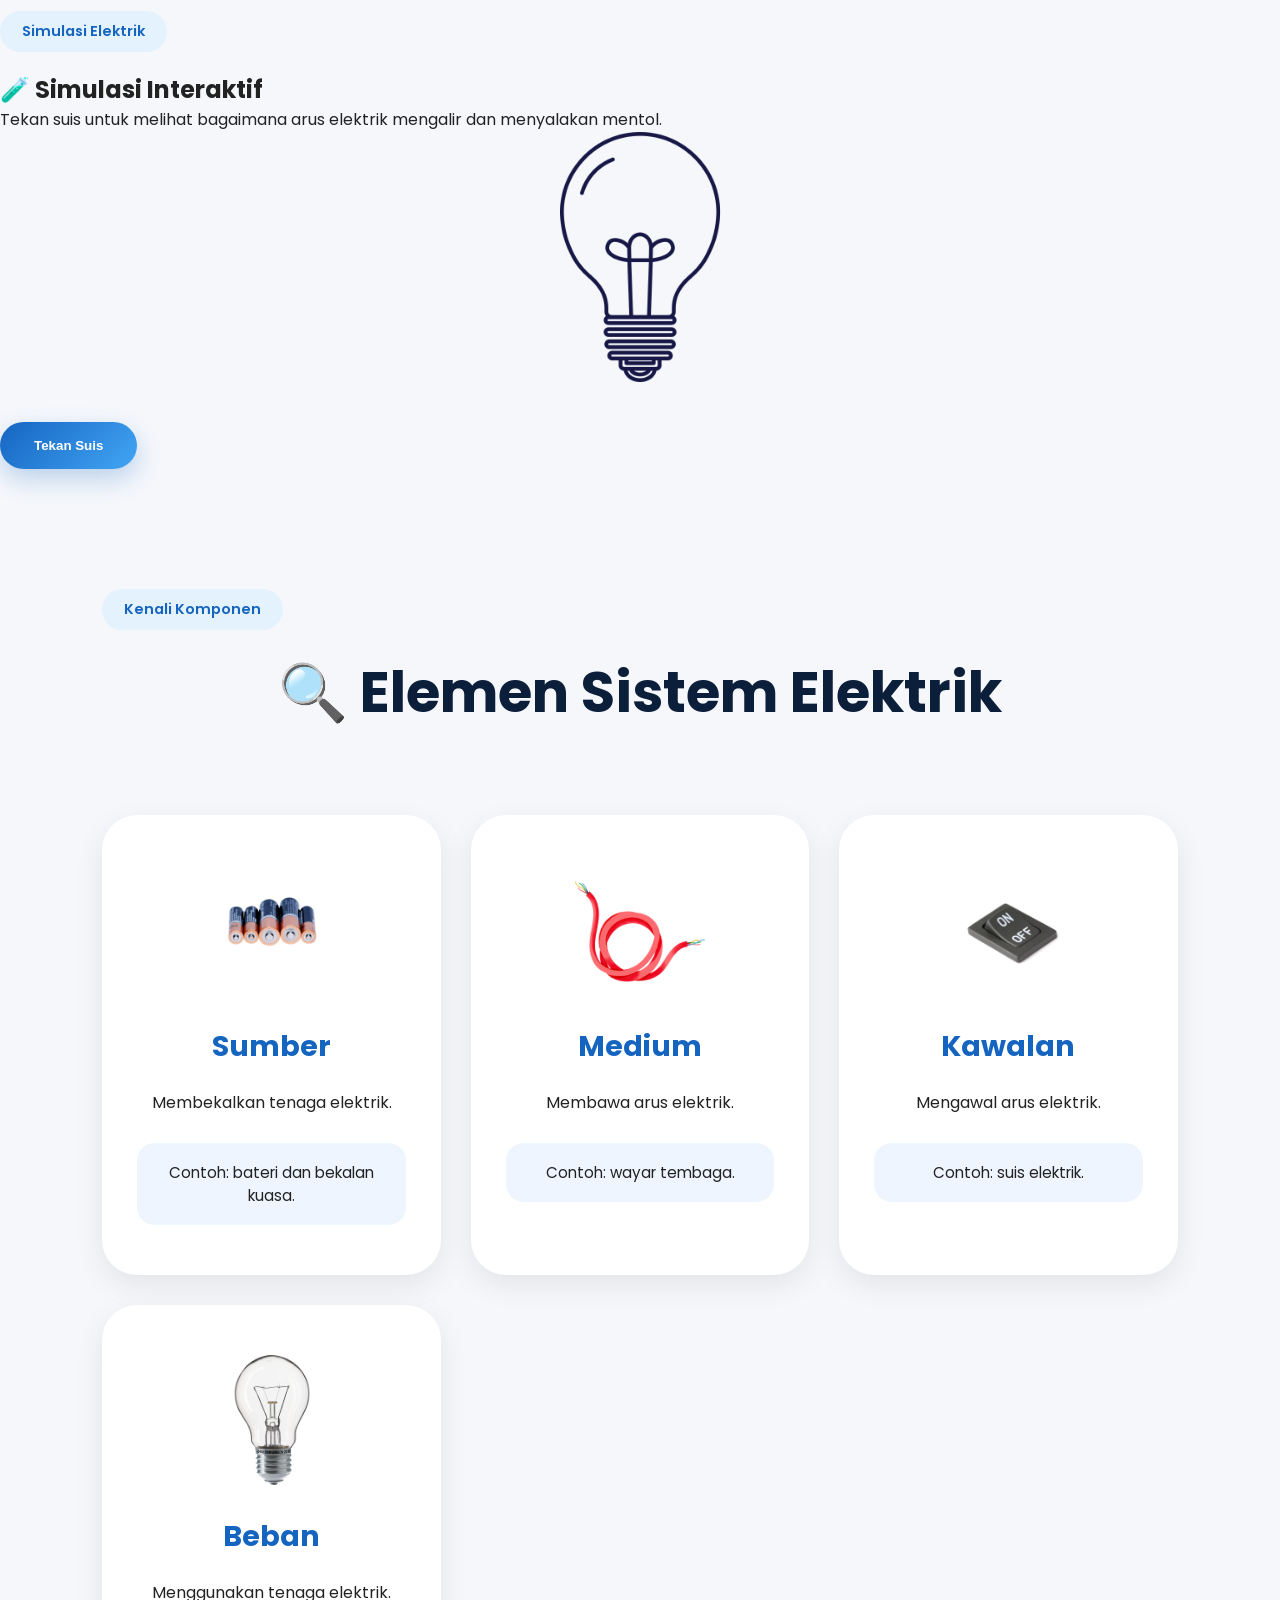
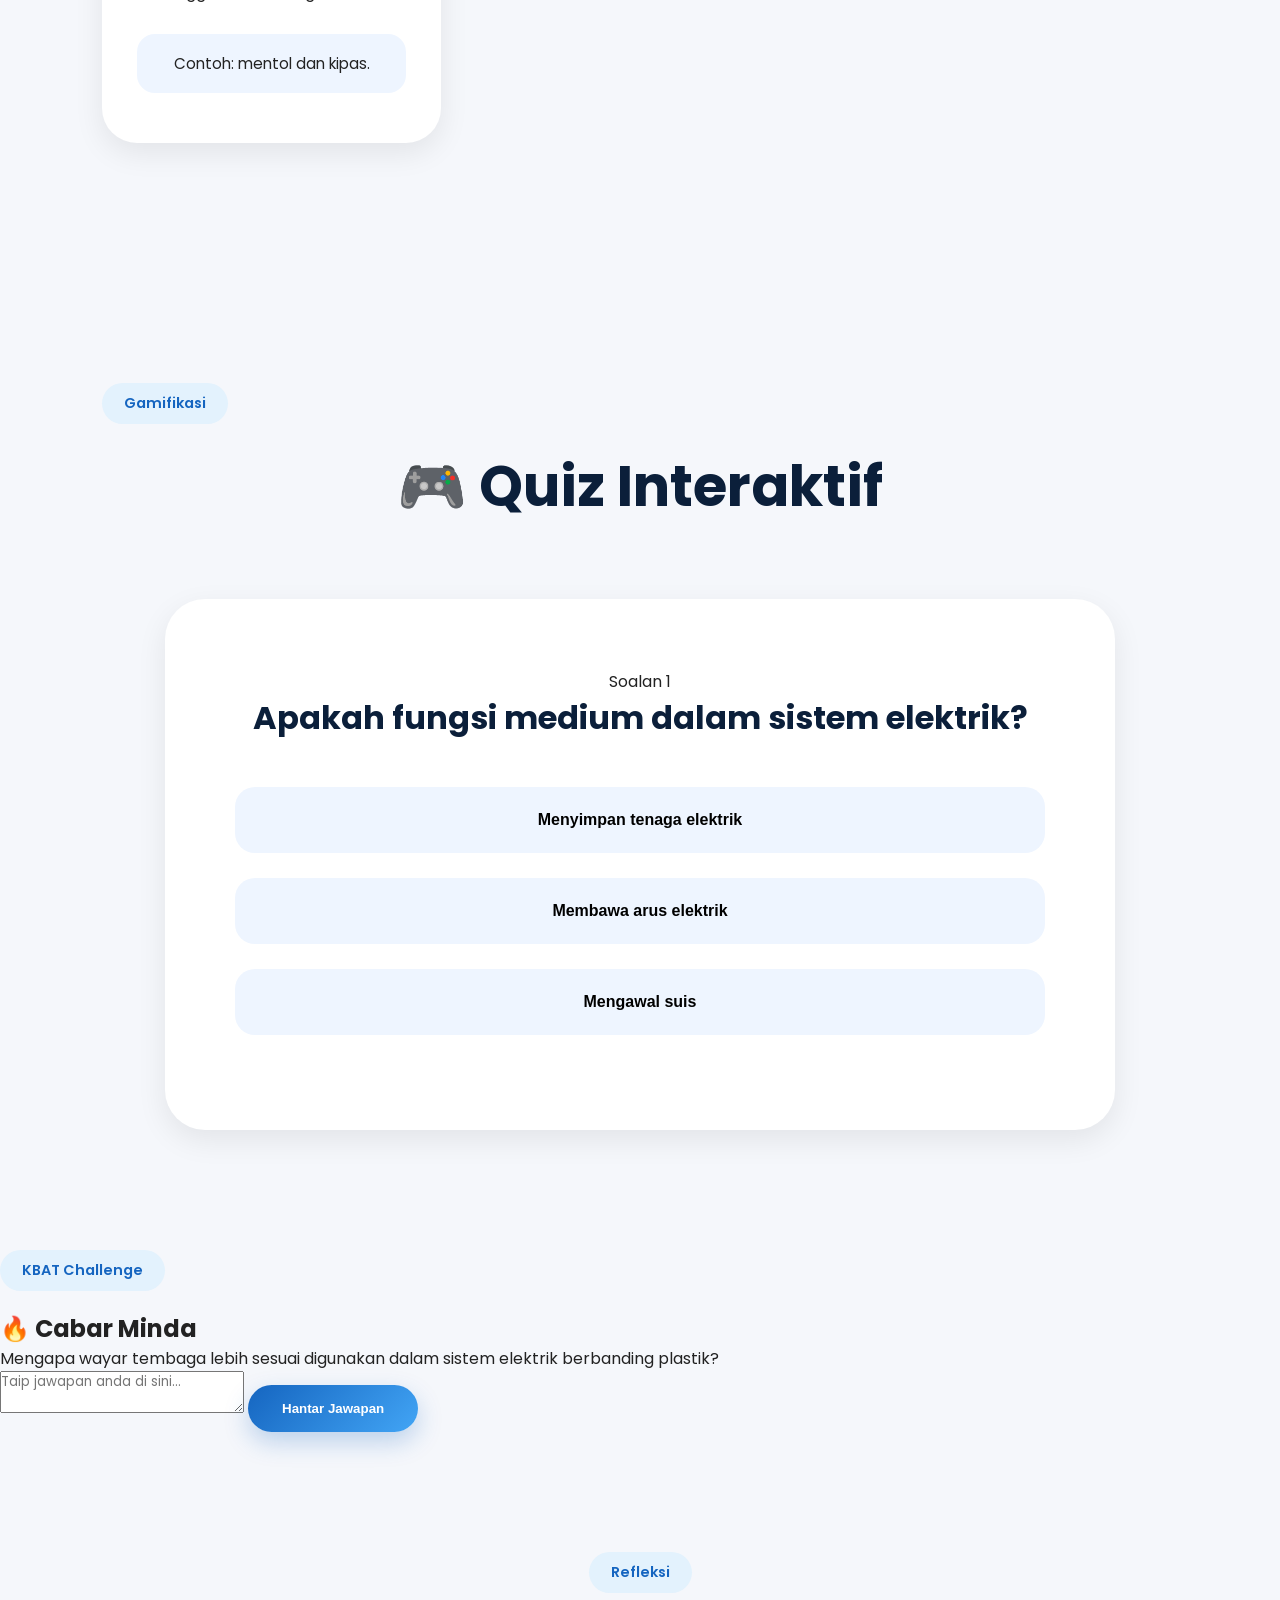
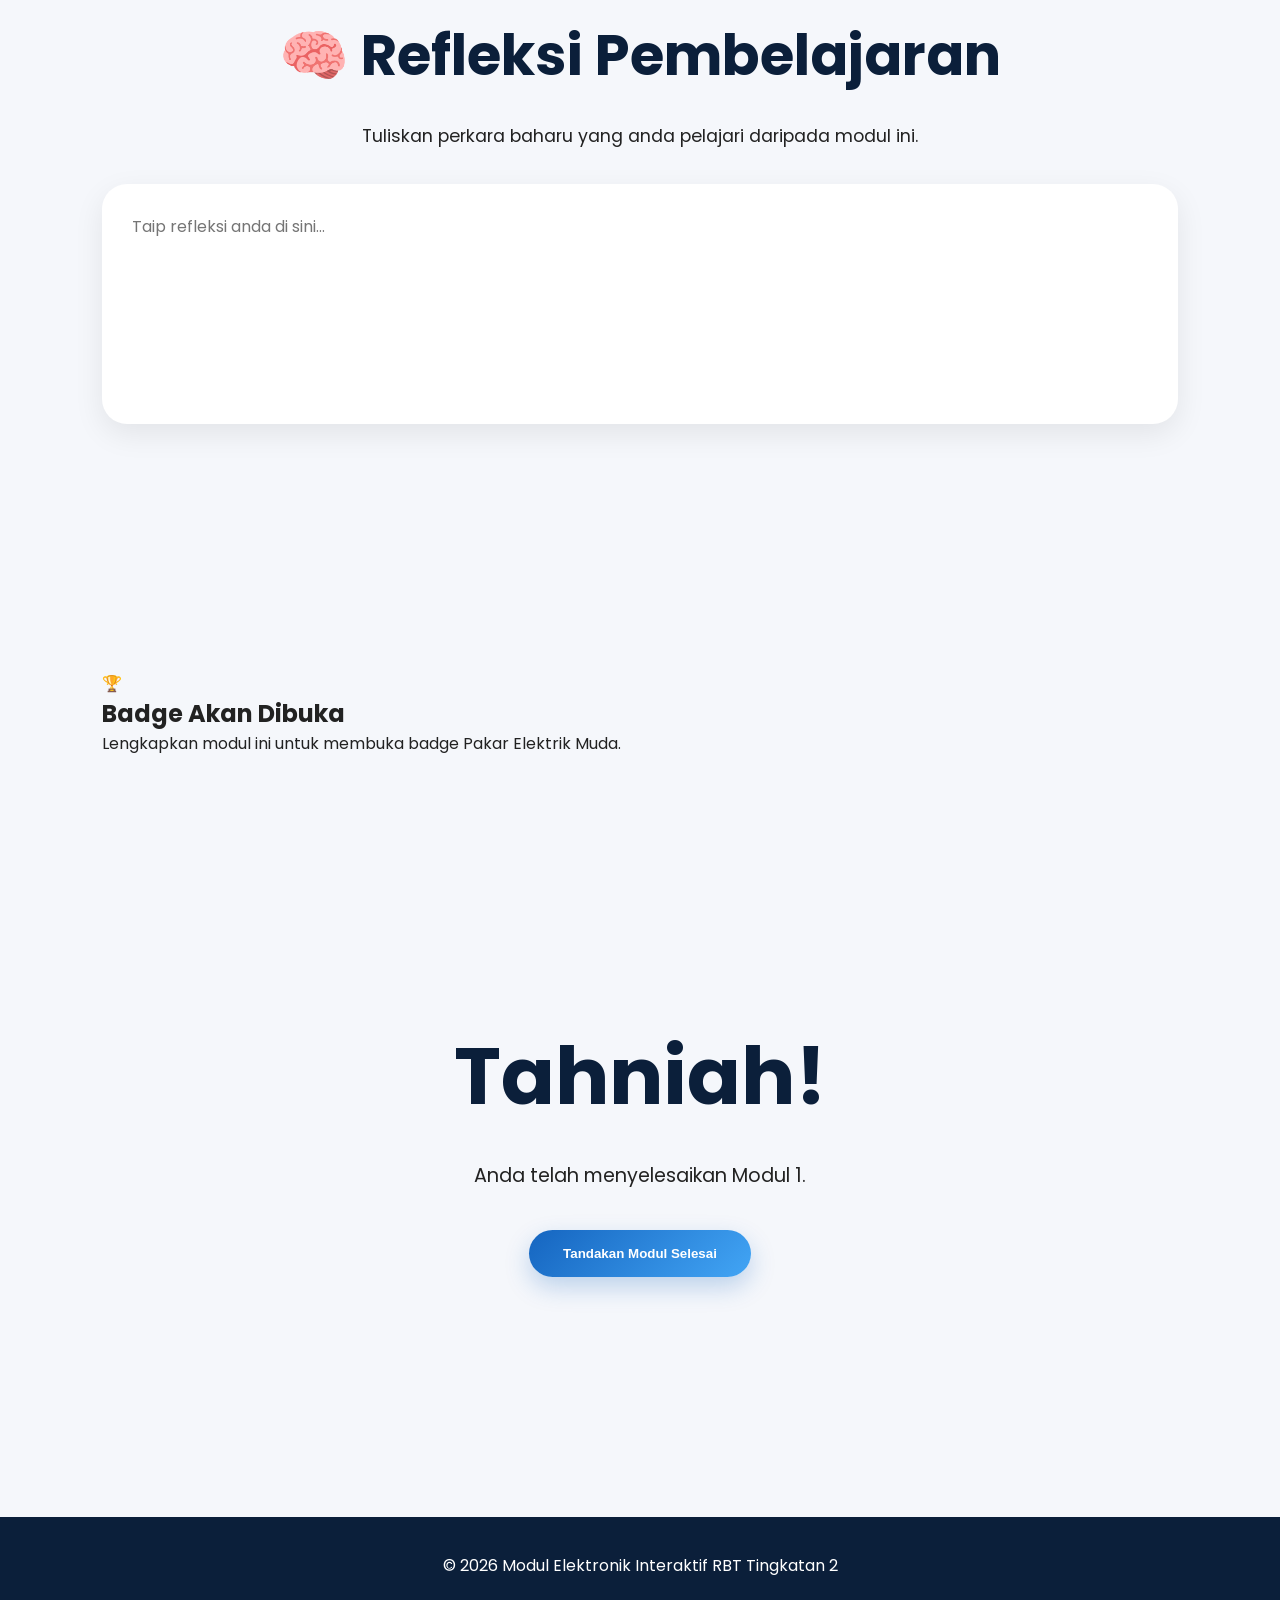
==== commit f5b57282: "Upload and include 3 modul and Quiz" ====
--- a/modul1.html
+++ b/modul1.html
@@ -12,12 +12,21 @@
     Modul 1 - Elemen Sistem Elektrik
   </title>
 
+  <!-- GLOBAL CSS -->
+
   <link rel="stylesheet"
     href="css/style.css">
 
-    <link rel="stylesheet"
+  <!-- MODULE 1 CSS -->
+
+  <link rel="stylesheet"
     href="css/module1.css">
 
+  <!-- FONT AWESOME -->
+
+  <link rel="stylesheet"
+    href="https://cdnjs.cloudflare.com/ajax/libs/font-awesome/6.5.1/css/all.min.css">
+
 </head>
 
 <body>
@@ -28,63 +37,120 @@
 
 <!-- ===================== HERO ===================== -->
 
-<section class="module-hero">
-
-  <div class="module-overlay"></div>
-
-  <div class="module-content">
+<section class="module1-hero">
+
+  <!-- GLOW EFFECT -->
+
+  <div class="hero-glow glow1"></div>
+  <div class="hero-glow glow2"></div>
+
+  <!-- OVERLAY -->
+
+  <div class="hero-overlay"></div>
+
+  <!-- CONTENT -->
+
+  <div class="hero-content">
 
     <span class="module-tag">
-      Modul 1 • SP 2.2.1
+
+      ⚡ SP 2.2.1 • Reka Bentuk Elektrik
+
     </span>
 
     <h1>
-      Elemen Sistem Elektrik
+
+      Elemen Sistem
+      <br>
+
+      Elektrik
+
     </h1>
 
     <p>
+
       Terokai bagaimana sistem elektrik
-      berfungsi dalam kehidupan seharian.
+      berfungsi dalam kehidupan seharian
+      melalui pengalaman pembelajaran
+      interaktif dan menyeronokkan.
+
     </p>
 
-    <a href="#story"
-      class="btn">
-
-      Mulakan Eksplorasi
-
-    </a>
-
-  </div>
-
-</section>
-
-<!-- ===================== STORY ===================== -->
-
-<section class="story-section"
-  id="story">
-
-  <div class="story-card">
-
-    <div class="story-icon">
-      💡
-    </div>
-
-    <div class="story-text">
+    <div class="hero-buttons">
+
+      <a href="#intro"
+        class="btn">
+
+        Mulakan Modul
+
+      </a>
+
+      <a href="#quiz"
+        class="btn-outline">
+
+        🎮 Quiz Gamifikasi
+
+      </a>
+
+    </div>
+
+  </div>
+
+  <!-- SCROLL -->
+
+  <div class="scroll-indicator">
+
+    ↓ Scroll
+
+  </div>
+
+</section>
+
+<!-- ===================== INTRO ===================== -->
+
+<section class="intro-section-module1"
+  id="intro">
+
+  <div class="intro-card">
+
+    <div class="intro-icon">
+
+      <i class="fa-solid fa-lightbulb"></i>
+
+    </div>
+
+    <div class="intro-text">
+
+      <span class="section-tag">
+
+        Situasi Dunia Sebenar
+
+      </span>
 
       <h2>
-        Situasi Dunia Sebenar
+
+        Kenapa Sistem Elektrik Penting?
+
       </h2>
 
       <p>
 
-        Amir ingin membina lampu belajar.
-        Namun lampu tersebut tidak menyala.
+        Amir ingin membina lampu belajar
+        untuk digunakan di rumah.
+        Namun lampu tersebut tidak menyala
+        walaupun suis telah ditekan.
 
         Pada pendapat anda,
         apakah elemen sistem elektrik
         yang diperlukan supaya lampu
         boleh berfungsi dengan baik?
 
+        Dalam modul ini,
+        anda akan mempelajari elemen utama
+        sistem elektrik serta bagaimana
+        arus elektrik mengalir
+        dalam sesuatu litar.
+
       </p>
 
     </div>
@@ -99,9 +165,21 @@
 
   <div class="note-card">
 
-    <h2>
-      📘 Apa Itu Sistem Elektrik?
-    </h2>
+    <div class="section-title">
+
+      <span class="section-tag">
+
+        Konsep Asas
+
+      </span>
+
+      <h2>
+
+        📘 Apa Itu Sistem Elektrik?
+
+      </h2>
+
+    </div>
 
     <p>
 
@@ -114,17 +192,20 @@
     <p>
 
       Contohnya ialah:
-      lampu rumah, kipas,
-      televisyen dan pengecas telefon.
+      lampu rumah,
+      kipas,
+      televisyen,
+      komputer
+      dan pengecas telefon.
 
     </p>
 
     <p>
 
       Dalam sistem elektrik,
-      setiap elemen memainkan peranan
-      penting supaya arus elektrik
-      dapat mengalir dengan sempurna.
+      setiap elemen memainkan peranan penting
+      supaya arus elektrik dapat mengalir
+      dengan sempurna dan selamat.
 
     </p>
 
@@ -132,26 +213,42 @@
 
 </section>
 
-<!-- ===================== CONCEPT FLOW ===================== -->
-
-<section class="concept-section">
-
-  <h2>
-    ⚡ Bagaimana Elektrik Berfungsi?
-  </h2>
-
-  <div class="concept-grid">
+<!-- ===================== FLOW SECTION ===================== -->
+
+<section class="flow-section">
+
+  <div class="section-title">
+
+    <span class="section-tag">
+
+      Aliran Elektrik
+
+    </span>
+
+    <h2>
+
+      ⚡ Bagaimana Elektrik Berfungsi?
+
+    </h2>
+
+  </div>
+
+  <div class="flow-container">
 
     <!-- SOURCE -->
 
-    <div class="concept-box">
-
-      <div class="concept-icon">
+    <div class="flow-box">
+
+      <div class="flow-icon">
+
         🔋
+
       </div>
 
       <h3>
-        1. Sumber
+
+        Sumber
+
       </h3>
 
       <p>
@@ -163,16 +260,28 @@
 
     </div>
 
+    <!-- ARROW -->
+
+    <div class="arrow">
+
+      ➜
+
+    </div>
+
     <!-- MEDIUM -->
 
-    <div class="concept-box">
-
-      <div class="concept-icon">
+    <div class="flow-box">
+
+      <div class="flow-icon">
+
         🔌
+
       </div>
 
       <h3>
-        2. Medium
+
+        Medium
+
       </h3>
 
       <p>
@@ -184,16 +293,28 @@
 
     </div>
 
+    <!-- ARROW -->
+
+    <div class="arrow">
+
+      ➜
+
+    </div>
+
     <!-- CONTROL -->
 
-    <div class="concept-box">
-
-      <div class="concept-icon">
+    <div class="flow-box">
+
+      <div class="flow-icon">
+
         🎛️
+
       </div>
 
       <h3>
-        3. Kawalan
+
+        Kawalan
+
       </h3>
 
       <p>
@@ -205,16 +326,28 @@
 
     </div>
 
+    <!-- ARROW -->
+
+    <div class="arrow">
+
+      ➜
+
+    </div>
+
     <!-- LOAD -->
 
-    <div class="concept-box">
-
-      <div class="concept-icon">
+    <div class="flow-box">
+
+      <div class="flow-icon">
+
         💡
+
       </div>
 
       <h3>
-        4. Beban
+
+        Beban
+
       </h3>
 
       <p>
@@ -228,27 +361,48 @@
 
   </div>
 
+  <div class="flow-note">
+
+    ⚡ Semua elemen perlu disusun
+    dengan betul supaya arus elektrik
+    dapat mengalir dalam litar lengkap.
+
+  </div>
+
 </section>
 
 <!-- ===================== VIDEO ===================== -->
 
-<section class="video-preview">
-
-  <h2>
-    🎥 Video Pembelajaran
-  </h2>
-
-  <p class="video-subtitle">
+<section class="video-section">
+
+  <div class="section-title">
+
+    <span class="section-tag">
+
+      Multimedia Pembelajaran
+
+    </span>
+
+    <h2>
+
+      🎥 Video Pembelajaran
+
+    </h2>
+
+  </div>
+
+  <p class="video-description">
 
     Tonton video berikut untuk memahami
-    elemen sistem elektrik dengan lebih jelas.
+    elemen sistem elektrik dan bagaimana
+    arus elektrik mengalir dalam litar.
 
   </p>
 
   <div class="video-container">
 
     <iframe
-      src="https://www.youtube.com/embed/YOUTUBE_ID"
+      src="https://www.youtube.com/embed/98Ma-KllLZA"
       title="Video Pembelajaran"
       allowfullscreen>
     </iframe>
@@ -261,9 +415,21 @@
 
 <section class="summary-section">
 
-  <h2>
-    📝 Ringkasan Pembelajaran
-  </h2>
+  <div class="section-title">
+
+    <span class="section-tag">
+
+      Ringkasan
+
+    </span>
+
+    <h2>
+
+      📝 Ringkasan Pembelajaran
+
+    </h2>
+
+  </div>
 
   <div class="summary-card">
 
@@ -302,25 +468,39 @@
 
 <!-- ===================== SIMULATION ===================== -->
 
-<section class="simulation-section">
-
-  <h2>
-    🧪 Simulasi Mini Elektrik
-  </h2>
-
-  <p>
-
-    Tekan suis untuk menyalakan mentol.
+<section class="interactive-section">
+
+  <div class="section-title">
+
+    <span class="section-tag">
+
+      Simulasi Elektrik
+
+    </span>
+
+    <h2>
+
+      🧪 Simulasi Interaktif
+
+    </h2>
+
+  </div>
+
+  <p class="simulation-description">
+
+    Tekan suis untuk melihat bagaimana
+    arus elektrik mengalir
+    dan menyalakan mentol.
 
   </p>
 
-  <div class="circuit-area">
+  <div class="circuit-simulation">
 
     <img id="bulb"
       src="images/bulb-off.png"
       alt="Mentol">
 
-    <button class="btn"
+    <button class="btn simulation-btn"
       onclick="toggleBulb()">
 
       Tekan Suis
@@ -329,23 +509,27 @@
 
   </div>
 
-  <p class="simulation-note">
-
-    Apabila suis ditekan,
-    arus elektrik mengalir daripada
-    sumber ke beban dan mentol menyala.
-
-  </p>
-
 </section>
 
 <!-- ===================== ELEMENTS ===================== -->
 
 <section class="elements-section">
 
-  <h2>
-    🔍 Kenali Elemen Sistem Elektrik
-  </h2>
+  <div class="section-title">
+
+    <span class="section-tag">
+
+      Kenali Komponen
+
+    </span>
+
+    <h2>
+
+      🔍 Elemen Sistem Elektrik
+
+    </h2>
+
+  </div>
 
   <div class="cards">
 
@@ -357,11 +541,15 @@
         alt="Sumber">
 
       <h3>
+
         Sumber
+
       </h3>
 
       <p>
+
         Membekalkan tenaga elektrik.
+
       </p>
 
       <div class="extra-info">
@@ -381,11 +569,15 @@
         alt="Medium">
 
       <h3>
+
         Medium
+
       </h3>
 
       <p>
+
         Membawa arus elektrik.
+
       </p>
 
       <div class="extra-info">
@@ -405,11 +597,15 @@
         alt="Kawalan">
 
       <h3>
+
         Kawalan
+
       </h3>
 
       <p>
+
         Mengawal arus elektrik.
+
       </p>
 
       <div class="extra-info">
@@ -429,11 +625,15 @@
         alt="Beban">
 
       <h3>
+
         Beban
+
       </h3>
 
       <p>
+
         Menggunakan tenaga elektrik.
+
       </p>
 
       <div class="extra-info">
@@ -451,13 +651,36 @@
 
 <!-- ===================== QUIZ ===================== -->
 
-<section class="quiz-section">
-
-  <h2>
-    🎮 Quiz Gamifikasi
-  </h2>
+<section class="quiz-section"
+  id="quiz">
+
+  <div class="section-title">
+
+    <span class="section-tag">
+
+      Gamifikasi
+
+    </span>
+
+    <h2>
+
+      🎮 Quiz Interaktif
+
+    </h2>
+
+  </div>
 
   <div class="quiz-card">
+
+    <div class="quiz-top">
+
+      <span class="quiz-badge">
+
+        Soalan 1
+
+      </span>
+
+    </div>
 
     <h3>
 
@@ -493,35 +716,86 @@
 
 <!-- ===================== CHALLENGE ===================== -->
 
-<section class="challenge-box">
-
-  <h2>
-    🔥 Cabar Minda
-  </h2>
-
-  <p>
-
-    Mengapa wayar tembaga lebih sesuai
-    digunakan dalam sistem elektrik
-    berbanding plastik?
-
-  </p>
-
-  <textarea
-    id="challengeAnswer"
-    placeholder=
-    "Taip jawapan anda di sini...">
-  </textarea>
-
-  <button class="btn"
-    onclick="submitChallenge()">
-
-    Hantar Jawapan
-
-  </button>
-
-  <div id="challengeFeedback"
-    class="feedback-box">
+<section class="challenge-section">
+
+  <div class="challenge-card">
+
+    <div class="section-title">
+
+      <span class="section-tag">
+
+        KBAT Challenge
+
+      </span>
+
+      <h2>
+
+        🔥 Cabar Minda
+
+      </h2>
+
+    </div>
+
+    <p>
+
+      Mengapa wayar tembaga lebih sesuai
+      digunakan dalam sistem elektrik
+      berbanding plastik?
+
+    </p>
+
+    <textarea
+      id="challengeAnswer"
+      placeholder="Taip jawapan anda di sini..."></textarea>
+
+    <button class="btn"
+      onclick="submitChallenge()">
+
+      Hantar Jawapan
+
+    </button>
+
+    <div id="challengeFeedback"
+      class="feedback-box">
+    </div>
+
+  </div>
+
+</section>
+
+<!-- ===================== REFLECTION ===================== -->
+
+<section class="reflection-section">
+
+  <div class="reflection-card">
+
+    <div class="section-title">
+
+      <span class="section-tag">
+
+        Refleksi
+
+      </span>
+
+      <h2>
+
+        🧠 Refleksi Pembelajaran
+
+      </h2>
+
+    </div>
+
+    <p>
+
+      Tuliskan perkara baharu
+      yang anda pelajari
+      daripada modul ini.
+
+    </p>
+
+    <textarea
+      placeholder="Taip refleksi anda di sini..."></textarea>
+
   </div>
 
 </section>
@@ -530,12 +804,18 @@
 
 <section class="badge-section">
 
-  <div class="badge-box">
-
-    🏆
+  <div class="badge-card">
+
+    <div class="badge-icon">
+
+      🏆
+
+    </div>
 
     <h2>
+
       Badge Akan Dibuka
+
     </h2>
 
     <p>
@@ -555,7 +835,9 @@
 <section class="module-complete">
 
   <h2>
+
     Tahniah!
+
   </h2>
 
   <p>
@@ -578,7 +860,10 @@
 <footer>
 
   <p>
-    © 2026 Modul Elektronik Interaktif RBT Tingkatan 2
+
+    © 2026 Modul Elektronik Interaktif
+    RBT Tingkatan 2
+
   </p>
 
 </footer>
